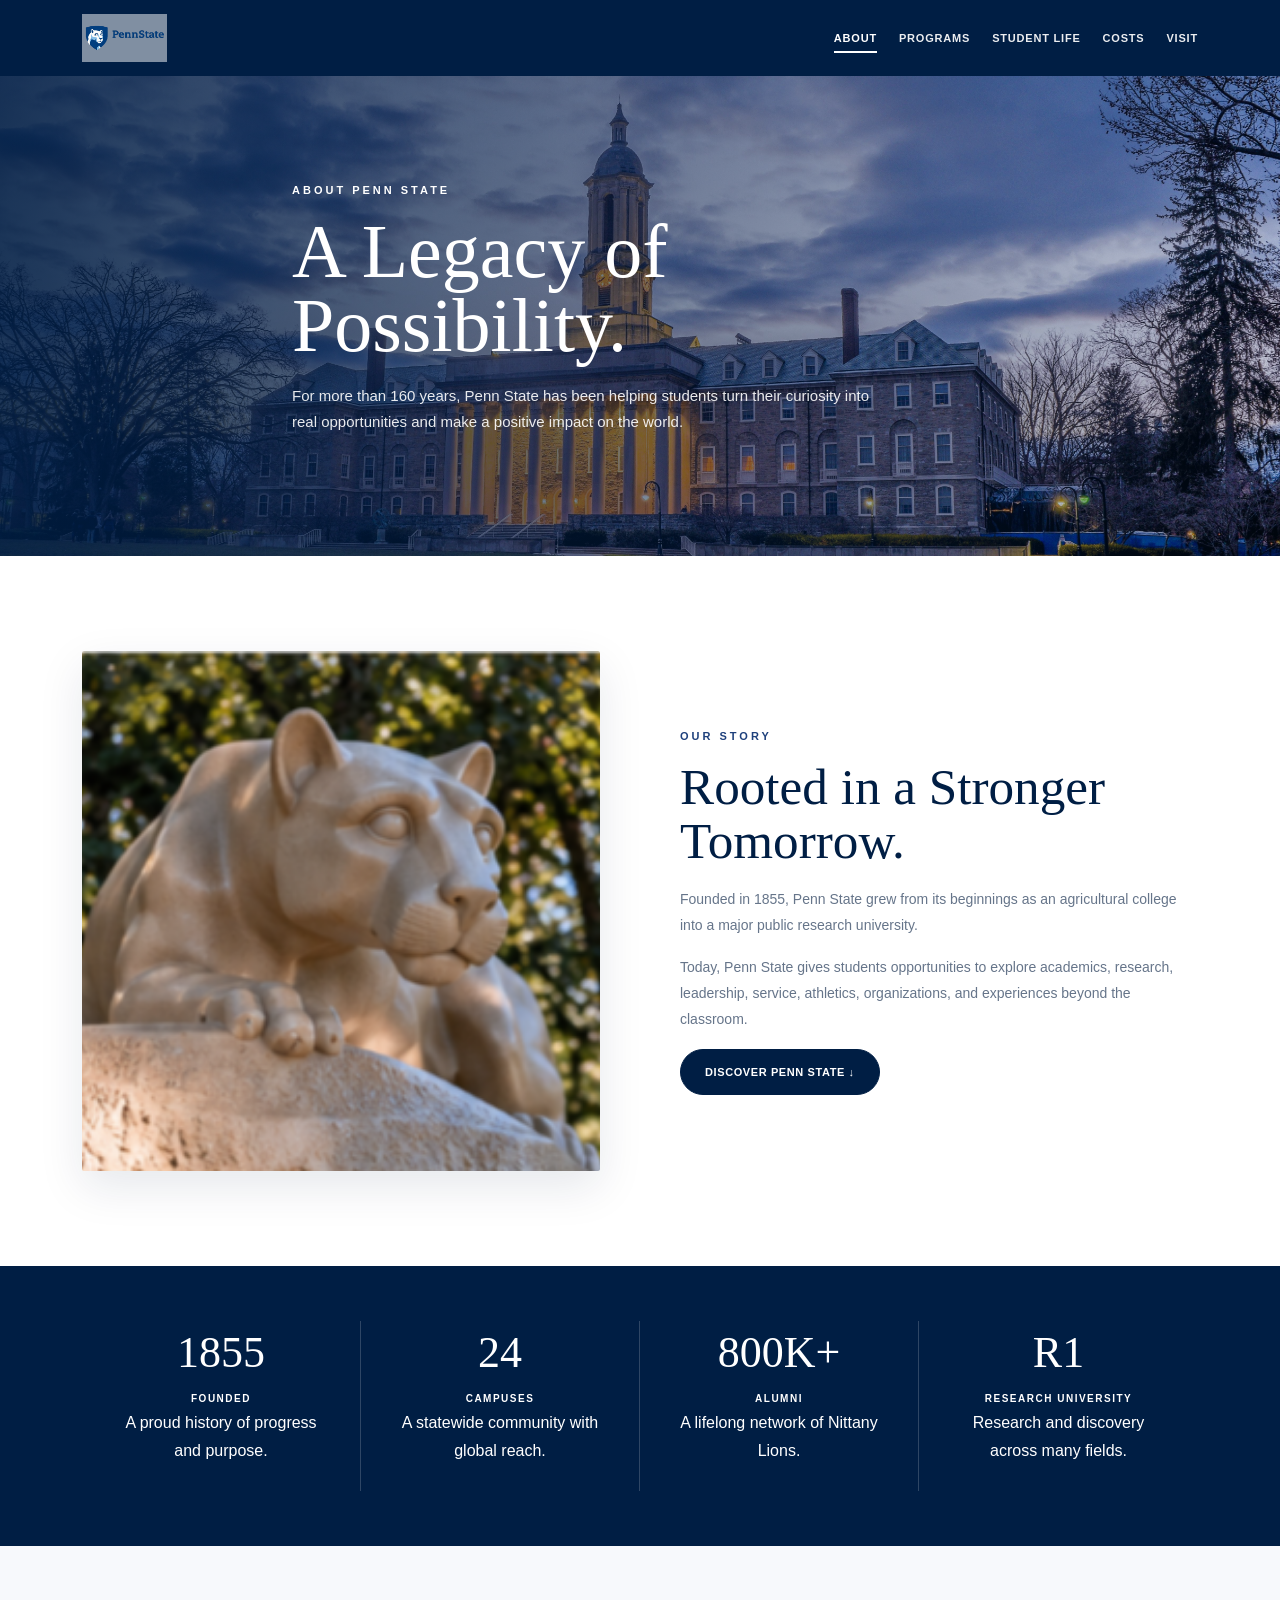
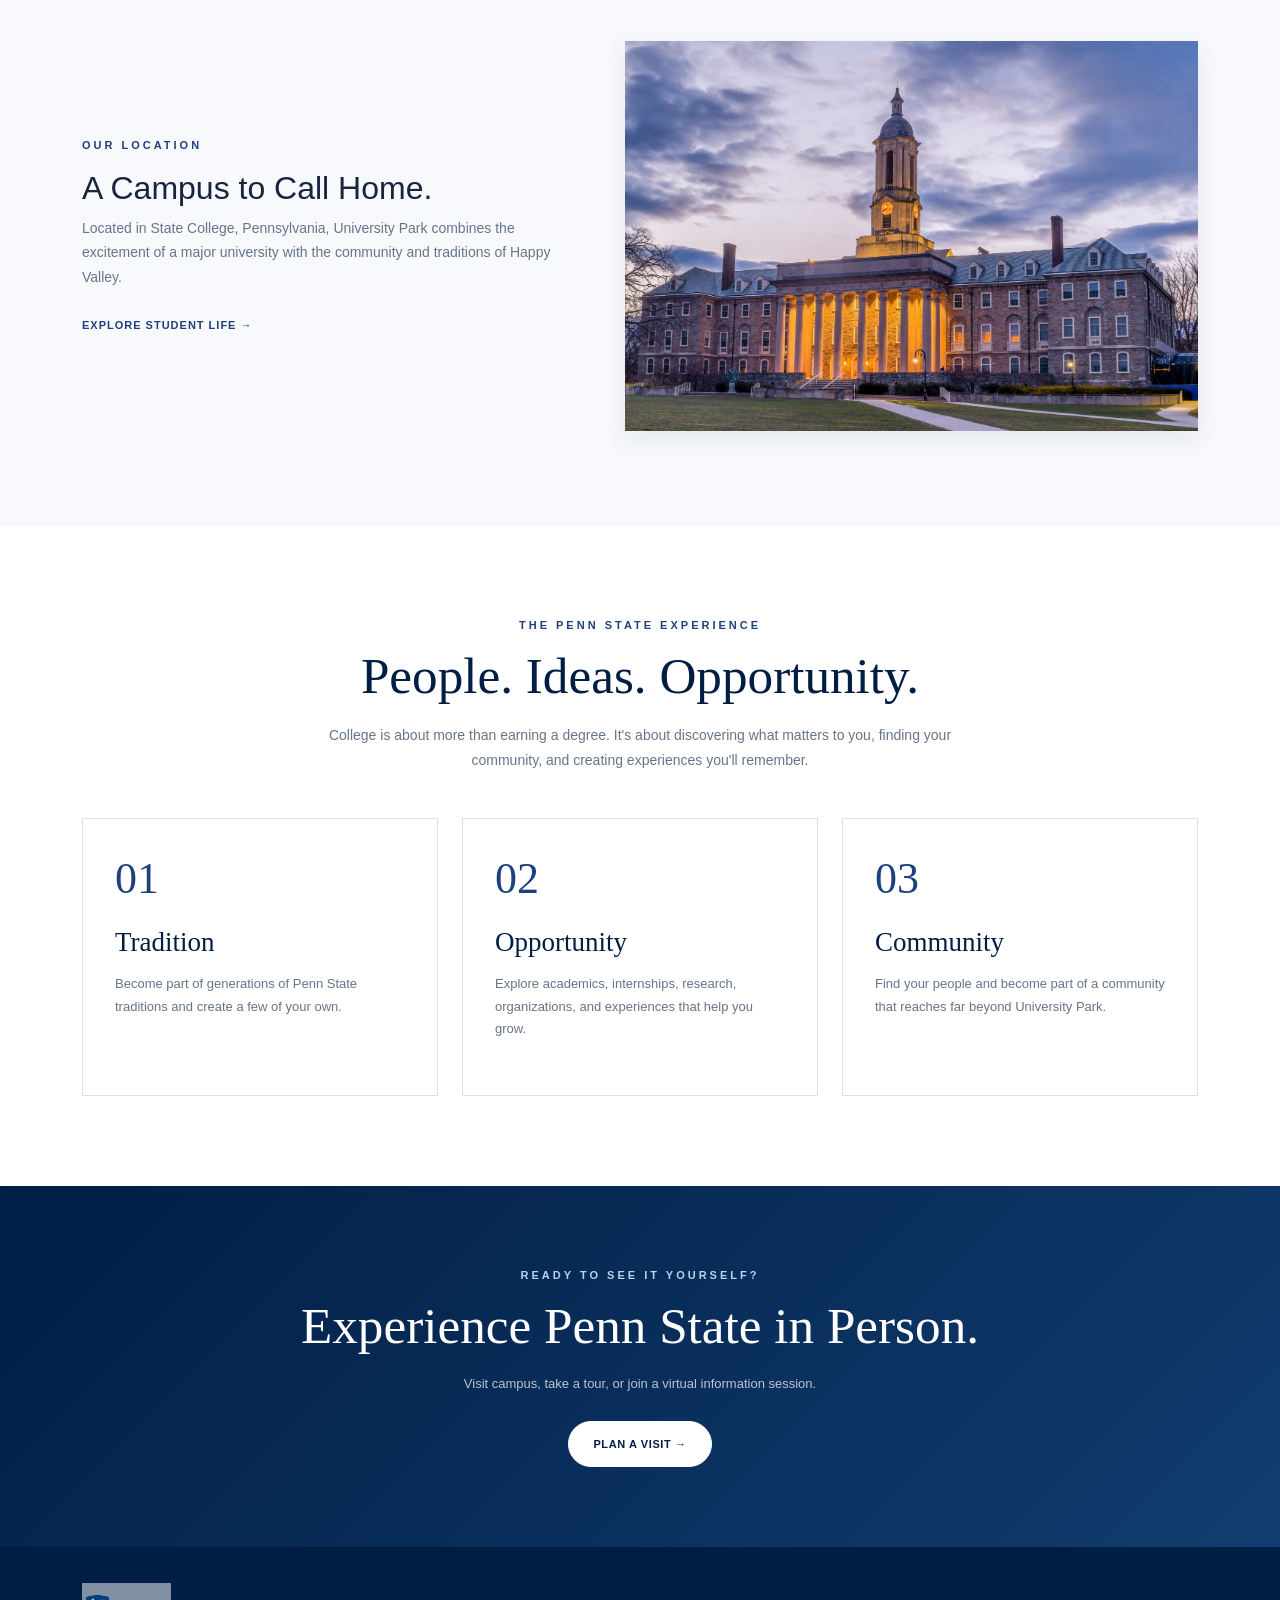
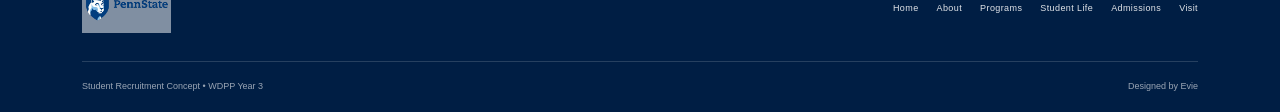
==== about.html @ 6d3cfe66 "Add visit.html page for Penn State recruitment with navigation, visit options, and information reque" ====
<!doctype html>

<html lang="en">

<head>

    <meta charset="utf-8">

    <meta
        name="viewport"
        content="width=device-width, initial-scale=1"
    >

    <title>About | Penn State Recruitment</title>


    <!-- BOOTSTRAP -->

    <link
        href="https://cdn.jsdelivr.net/npm/bootstrap@5.3.8/dist/css/bootstrap.min.css"
        rel="stylesheet"
    >


    <!-- CUSTOM CSS -->

    <link
        rel="stylesheet"
        href="style.css"
    >

</head>


<body>


    <!-- =====================================
         NAVIGATION
    ====================================== -->

    <nav class="navbar navbar-expand-lg penn-navbar">

        <div class="container">


            <!-- PENN STATE LOGO -->

            <a
                class="navbar-brand penn-brand"
                href="index.html"
            >

                <img
                    src="penn-state-logo.png"
                    alt="Penn State"
                    class="penn-logo"
                >

            </a>


            <!-- MOBILE MENU BUTTON -->

            <button
                class="navbar-toggler"
                type="button"
                data-bs-toggle="collapse"
                data-bs-target="#mainNav"
                aria-controls="mainNav"
                aria-expanded="false"
                aria-label="Toggle navigation"
            >

                <span class="navbar-toggler-icon"></span>

            </button>


            <!-- NAVIGATION LINKS -->

            <div
                class="collapse navbar-collapse"
                id="mainNav"
            >

                <ul class="navbar-nav ms-auto align-items-lg-center">


                    <li class="nav-item">

                        <a
                            class="nav-link active"
                            href="about.html"
                        >
                            ABOUT
                        </a>

                    </li>


                    <li class="nav-item">

                        <a
                            class="nav-link"
                            href="programs.html"
                        >
                            PROGRAMS
                        </a>

                    </li>


                    <li class="nav-item">

                        <a
                            class="nav-link"
                            href="student-life.html"
                        >
                            STUDENT LIFE
                        </a>

                    </li>


                    <li class="nav-item">

                        <a
                            class="nav-link"
                            href="admissions.html"
                        >
                            COSTS
                        </a>

                    </li>


                    <li class="nav-item">

                        <a
                            class="nav-link"
                            href="visit.html"
                        >
                            VISIT
                        </a>

                    </li>


                </ul>

            </div>

        </div>

    </nav>



    <main>


        <!-- =====================================
             ABOUT HERO
        ====================================== -->

        <section class="page-hero about-hero">

            <div class="container page-hero-content">


                <p class="eyebrow">
                    ABOUT PENN STATE
                </p>


                <h1 class="display">
                    A Legacy of
                    <br>
                    Possibility.
                </h1>


                <p>

                    For more than 160 years, Penn State has
                    been helping students turn their curiosity
                    into real opportunities and make a positive
                    impact on the world.

                </p>


            </div>

        </section>



        <!-- =====================================
             OUR STORY
        ====================================== -->

        <section class="section about-story-section">

            <div class="container">


                <div class="about-grid">


                    <!-- LION SHRINE IMAGE -->

                    <div class="about-image">

                        <img
                            src="lion-shrine.png"
                            alt="Penn State Nittany Lion Shrine"
                            class="about-lion"
                        >

                    </div>



                    <!-- STORY -->

                    <div class="about-text">


                        <p class="eyebrow">
                            OUR STORY
                        </p>


                        <h2 class="section-title">
                            Rooted in a Stronger
                            <br>
                            Tomorrow.
                        </h2>


                        <p>

                            Founded in 1855, Penn State grew
                            from its beginnings as an
                            agricultural college into a major
                            public research university.

                        </p>


                        <p>

                            Today, Penn State gives students
                            opportunities to explore academics,
                            research, leadership, service,
                            athletics, organizations, and
                            experiences beyond the classroom.

                        </p>


                        <a
                            class="btn btn-primary"
                            href="#facts"
                        >

                            DISCOVER PENN STATE ↓

                        </a>


                    </div>


                </div>

            </div>

        </section>



        <!-- =====================================
             QUICK FACTS
        ====================================== -->

        <section
            id="facts"
            class="facts-section"
        >

            <div class="container">


                <div class="facts-grid">


                    <!-- 1855 -->

                    <div class="fact">

                        <strong>
                            1855
                        </strong>

                        <span>
                            FOUNDED
                        </span>

                        <p>
                            A proud history of
                            progress and purpose.
                        </p>

                    </div>



                    <!-- CAMPUSES -->

                    <div class="fact">

                        <strong>
                            24
                        </strong>

                        <span>
                            CAMPUSES
                        </span>

                        <p>
                            A statewide community
                            with global reach.
                        </p>

                    </div>



                    <!-- ALUMNI -->

                    <div class="fact">

                        <strong>
                            800K+
                        </strong>

                        <span>
                            ALUMNI
                        </span>

                        <p>
                            A lifelong network
                            of Nittany Lions.
                        </p>

                    </div>



                    <!-- RESEARCH -->

                    <div class="fact">

                        <strong>
                            R1
                        </strong>

                        <span>
                            RESEARCH UNIVERSITY
                        </span>

                        <p>
                            Research and discovery
                            across many fields.
                        </p>

                    </div>


                </div>

            </div>

        </section>



        <!-- =====================================
             UNIVERSITY PARK
        ====================================== -->

        <section class="about-location">

            <div class="container">


                <div class="location-grid">


                    <!-- LOCATION TEXT -->

                    <div class="location-copy">


                        <p class="eyebrow">
                            OUR LOCATION
                        </p>


                        <h2>
                            A Campus to Call Home.
                        </h2>


                        <p>

                            Located in State College,
                            Pennsylvania, University Park
                            combines the excitement of a
                            major university with the
                            community and traditions of
                            Happy Valley.

                        </p>


                        <a
                            href="student-life.html"
                            class="text-link"
                        >

                            EXPLORE STUDENT LIFE →

                        </a>


                    </div>



                    <!-- OLD MAIN IMAGE -->

                    <div class="location-image">

                        <img
                            src="image1.jpg"
                            alt="Penn State Old Main"
                        >

                    </div>


                </div>

            </div>

        </section>



        <!-- =====================================
             PENN STATE EXPERIENCE
        ====================================== -->

        <section class="section experience-section">

            <div class="container">


                <p class="eyebrow center">
                    THE PENN STATE EXPERIENCE
                </p>


                <h2 class="section-title center">
                    People. Ideas. Opportunity.
                </h2>


                <p class="section-copy center">

                    College is about more than earning a
                    degree. It's about discovering what
                    matters to you, finding your community,
                    and creating experiences you'll remember.

                </p>



                <div class="three-cards">


                    <!-- TRADITION -->

                    <article class="simple-card">

                        <div class="card-number">
                            01
                        </div>

                        <h3>
                            Tradition
                        </h3>

                        <p>

                            Become part of generations of
                            Penn State traditions and create
                            a few of your own.

                        </p>

                    </article>



                    <!-- OPPORTUNITY -->

                    <article class="simple-card">

                        <div class="card-number">
                            02
                        </div>

                        <h3>
                            Opportunity
                        </h3>

                        <p>

                            Explore academics, internships,
                            research, organizations, and
                            experiences that help you grow.

                        </p>

                    </article>



                    <!-- COMMUNITY -->

                    <article class="simple-card">

                        <div class="card-number">
                            03
                        </div>

                        <h3>
                            Community
                        </h3>

                        <p>

                            Find your people and become part
                            of a community that reaches far
                            beyond University Park.

                        </p>

                    </article>


                </div>

            </div>

        </section>



        <!-- =====================================
             FINAL CTA
        ====================================== -->

        <section class="cta-band">

            <div class="container">


                <p class="eyebrow">
                    READY TO SEE IT YOURSELF?
                </p>


                <h2 class="section-title">
                    Experience Penn State in Person.
                </h2>


                <p>

                    Visit campus, take a tour,
                    or join a virtual information session.

                </p>


                <a
                    class="btn btn-light"
                    href="visit.html"
                >

                    PLAN A VISIT →

                </a>


            </div>

        </section>


    </main>



    <!-- =====================================
         FOOTER
    ====================================== -->

    <footer class="site-footer">

        <div class="container">


            <div class="footer-main">


                <!-- FOOTER LOGO -->

                <div class="footer-brand">

                    <img
                        src="penn-state-logo.png"
                        alt="Penn State"
                        class="footer-penn-logo"
                    >

                </div>



                <!-- FOOTER LINKS -->

                <div class="footer-links">

                    <a href="index.html">
                        Home
                    </a>

                    <a href="about.html">
                        About
                    </a>

                    <a href="programs.html">
                        Programs
                    </a>

                    <a href="student-life.html">
                        Student Life
                    </a>

                    <a href="admissions.html">
                        Admissions
                    </a>

                    <a href="visit.html">
                        Visit
                    </a>

                </div>


            </div>



            <div class="footer-bottom">

                <span>
                    Student Recruitment Concept • WDPP Year 3
                </span>

                <span>
                    Designed by Evie
                </span>

            </div>


        </div>

    </footer>



    <!-- =====================================
         BOOTSTRAP JAVASCRIPT
    ====================================== -->

    <script
        src="https://cdn.jsdelivr.net/npm/bootstrap@5.3.8/dist/js/bootstrap.bundle.min.js">
    </script>



    <!-- CUSTOM JAVASCRIPT -->

    <script src="script.js"></script>


</body>

</html>
---- style.css ----
/* ==========================================
   PENN STATE RECRUITMENT WEBSITE
   Designed by Evie
========================================== */


/* ==========================================
   COLORS + VARIABLES
========================================== */

:root {
    --navy: #001e44;
    --penn-blue: #1e407c;
    --bright-blue: #2b6cb0;
    --light-blue: #eaf3fa;
    --pale-blue: #f1f7fb;
    --white: #ffffff;
    --off-white: #f7f9fc;
    --text: #17253d;
    --muted: #66758a;
    --border: #d8e2ec;
    --shadow: 0 16px 45px rgba(0, 30, 68, 0.10);
    --soft-shadow: 0 8px 25px rgba(0, 30, 68, 0.08);
}


/* ==========================================
   BASIC RESET
========================================== */

* {
    box-sizing: border-box;
}

html {
    scroll-behavior: smooth;
}

body {
    margin: 0;
    font-family: "Montserrat", sans-serif;
    color: var(--text);
    background-color: var(--white);
    overflow-x: hidden;
}

body.popup-open {
    overflow: hidden;
}

img {
    max-width: 100%;
    display: block;
}

a {
    text-decoration: none;
}

button,
input,
select {
    font: inherit;
}

p {
    line-height: 1.75;
}

::selection {
    background: var(--penn-blue);
    color: white;
}


/* ==========================================
   SHARED TYPOGRAPHY
========================================== */

.display,
.section-title,
.section-heading {
    font-family: "DM Serif Display", serif;
    font-weight: 400;
}

.display {
    font-size: clamp(48px, 6vw, 76px);
    line-height: 0.98;
}

.section-title {
    color: var(--navy);
    font-size: clamp(36px, 4vw, 52px);
    line-height: 1.05;
    margin-bottom: 20px;
}

.section-heading {
    color: var(--navy);
    font-size: clamp(36px, 4vw, 50px);
    line-height: 1.05;
}

.eyebrow {
    font-size: 11px;
    font-weight: 700;
    letter-spacing: 3px;
    text-transform: uppercase;
    color: var(--penn-blue);
    margin-bottom: 14px;
}

.center {
    text-align: center;
}

.section {
    padding: 90px 0;
}

.section-light {
    background: var(--off-white);
}

.section-copy {
    color: var(--muted);
    font-size: 14px;
    line-height: 1.8;
    max-width: 660px;
}

.section-copy.center {
    margin: 0 auto;
}

.text-link {
    display: inline-block;
    color: var(--penn-blue);
    font-size: 11px;
    font-weight: 700;
    letter-spacing: 1px;
    margin-top: 12px;
    transition: 0.25s ease;
}

.text-link:hover {
    color: var(--navy);
    transform: translateX(4px);
}


/* ==========================================
   NAVBAR
========================================== */

.penn-navbar {
    background-color: var(--navy);
    min-height: 76px;
    padding: 8px 0;
    position: relative;
    z-index: 1000;
}

.penn-brand {
    display: flex;
    align-items: center;
    padding: 0;
    margin: 0;
}

.penn-logo {
    width: 150px;
    height: 48px;
    object-fit: contain;
    object-position: left center;
}

.penn-navbar .nav-link {
    position: relative;
    color: rgba(255, 255, 255, 0.92);
    font-size: 11px;
    font-weight: 600;
    letter-spacing: 0.8px;
    margin-left: 22px;
    padding: 12px 0 !important;
    transition:
        color 0.2s ease,
        opacity 0.2s ease;
}

.penn-navbar .nav-link:hover {
    color: white;
    opacity: 0.72;
}

.penn-navbar .nav-link.active {
    color: white;
}

.penn-navbar .nav-link.active::after {
    content: "";
    position: absolute;
    left: 0;
    right: 0;
    bottom: 5px;
    height: 2px;
    background: white;
}

.navbar-toggler {
    border: 1px solid rgba(255, 255, 255, 0.55);
    box-shadow: none !important;
}

.navbar-toggler-icon {
    filter: invert(1);
}


/* ==========================================
   BUTTONS
========================================== */

.btn,
.main-button,
.blue-button {
    border-radius: 30px;
    font-size: 11px;
    font-weight: 700;
    letter-spacing: 0.6px;
    padding: 14px 24px;
    transition:
        transform 0.25s ease,
        box-shadow 0.25s ease,
        background-color 0.25s ease,
        color 0.25s ease;
}

.btn:hover,
.main-button:hover,
.blue-button:hover {
    transform: translateY(-3px);
}

.btn-primary {
    background-color: var(--navy);
    border-color: var(--navy);
}

.btn-primary:hover,
.btn-primary:focus {
    background-color: var(--penn-blue);
    border-color: var(--penn-blue);
    box-shadow: 0 10px 25px rgba(0, 30, 68, 0.16);
}

.btn-light {
    background: white;
    border-color: white;
    color: var(--navy);
}

.btn-light:hover {
    color: var(--navy);
    background: var(--light-blue);
    border-color: var(--light-blue);
}

.btn-outline-light:hover {
    color: var(--navy);
}

.main-button {
    display: inline-flex;
    align-items: center;
    gap: 14px;
    background-color: white;
    color: var(--navy);
}

.main-button:hover {
    color: var(--navy);
    box-shadow: 0 10px 25px rgba(0, 0, 0, 0.18);
}

.blue-button {
    display: inline-flex;
    align-items: center;
    gap: 12px;
    background-color: var(--navy);
    color: white;
}

.blue-button:hover {
    color: white;
    background-color: var(--penn-blue);
}


/* ==========================================
   HOME HERO
========================================== */

.hero {
    min-height: 610px;
    position: relative;
    overflow: hidden;
    display: flex;
    align-items: center;
}

.hero-video {
    position: absolute;
    inset: 0;
    width: 100%;
    height: 100%;
    object-fit: cover;
    z-index: 0;
}

.hero-overlay {
    position: absolute;
    inset: 0;
    z-index: 1;
    background:
        linear-gradient(
            90deg,
            rgba(0, 20, 48, 0.82) 0%,
            rgba(0, 20, 48, 0.52) 44%,
            rgba(0, 20, 48, 0.10) 82%
        );
}

.hero-content {
    position: relative;
    z-index: 2;
    color: white;
}

.hero-eyebrow {
    color: white;
}

.hero h1 {
    font-family: "DM Serif Display", serif;
    font-size: clamp(50px, 6vw, 78px);
    line-height: 0.98;
    font-weight: 400;
    margin-bottom: 24px;
}

.hero-description {
    font-size: 16px;
    line-height: 1.7;
    margin-bottom: 30px;
}

.video-button {
    position: absolute;
    z-index: 4;
    bottom: 25px;
    right: 30px;
    width: 42px;
    height: 42px;
    border-radius: 50%;
    border: 1px solid rgba(255, 255, 255, 0.7);
    color: white;
    background: rgba(0, 30, 68, 0.55);
    cursor: pointer;
    font-size: 11px;
    transition: 0.2s ease;
}

.video-button:hover {
    background: rgba(0, 30, 68, 0.85);
}


/* ==========================================
   HOME - WHY PENN STATE
========================================== */

.why-section {
    padding: 80px 0 75px;
    background:
        linear-gradient(
            180deg,
            #ffffff,
            #f4f8fc
        );
}

.section-intro {
    max-width: 700px;
    margin: 18px auto 45px;
    color: var(--muted);
    line-height: 1.7;
    font-size: 14px;
}

.stats-row {
    max-width: 950px;
    margin: auto;
}

.stat-column {
    text-align: center;
    padding: 10px 35px;
}

.stat-column:not(:last-child) {
    border-right: 1px solid #ccd8e5;
}

.stat-column h3 {
    font-family: "DM Serif Display", serif;
    color: var(--navy);
    font-size: 48px;
    margin-bottom: 4px;
}

.stat-column h4 {
    color: var(--navy);
    font-size: 11px;
    letter-spacing: 1px;
    font-weight: 700;
}

.stat-column p {
    max-width: 210px;
    margin: 10px auto 0;
    font-size: 12px;
    line-height: 1.6;
    color: var(--muted);
}


/* ==========================================
   HOME - FUTURE
========================================== */

.future-section {
    background-color: white;
}

.future-image {
    min-height: 430px;
}

.future-image img {
    width: 100%;
    height: 100%;
    object-fit: cover;
}

.future-content {
    min-height: 430px;
    display: flex;
    align-items: center;
    padding: 60px 8%;
}

.future-content h2 {
    font-family: "DM Serif Display", serif;
    color: var(--navy);
    font-size: clamp(40px, 4vw, 58px);
    line-height: 1.05;
    margin-bottom: 20px;
}

.future-content p:not(.eyebrow) {
    color: var(--muted);
    max-width: 500px;
    line-height: 1.7;
    font-size: 14px;
    margin-bottom: 25px;
}


/* ==========================================
   HOME - VISIT CTA
========================================== */

.visit-section {
    min-height: 330px;
    position: relative;
    background:
        url("image1.jpg")
        center 55% / cover no-repeat;
    display: flex;
    align-items: center;
    justify-content: center;
    text-align: center;
    color: white;
}

.visit-overlay {
    position: absolute;
    inset: 0;
    background:
        linear-gradient(
            rgba(0, 30, 68, 0.78),
            rgba(0, 30, 68, 0.82)
        );
}

.visit-content {
    position: relative;
    z-index: 2;
}

.visit-eyebrow {
    color: white;
}

.visit-section h2 {
    font-family: "DM Serif Display", serif;
    font-size: clamp(34px, 4vw, 48px);
}

.visit-section p:not(.eyebrow) {
    font-size: 13px;
    margin: 10px auto 24px;
}


/* ==========================================
   SHARED PAGE HERO
========================================== */

.page-hero {
    min-height: 480px;
    position: relative;
    display: flex;
    align-items: center;
    color: white;
    background-position: center;
    background-size: cover;
}

.page-hero::before {
    content: "";
    position: absolute;
    inset: 0;
    background:
        linear-gradient(
            90deg,
            rgba(0, 30, 68, 0.88),
            rgba(0, 30, 68, 0.52),
            rgba(0, 30, 68, 0.20)
        );
}

.page-hero-content {
    position: relative;
    z-index: 2;
    max-width: 720px;
}

.page-hero .eyebrow {
    color: white;
}

.page-hero h1 {
    color: white;
    margin-bottom: 20px;
}

.page-hero p:not(.eyebrow) {
    max-width: 600px;
    color: rgba(255, 255, 255, 0.9);
    font-size: 15px;
}


/* ==========================================
   ABOUT PAGE HERO
========================================== */

.about-hero {
    background-image: url("image1.jpg");
    background-position: center 48%;
}


/* ==========================================
   ABOUT - OUR STORY
========================================== */

.about-story-section {
    padding: 95px 0;
    background: white;
}

.about-grid {
    display: grid;
    grid-template-columns: 1fr 1fr;
    gap: 80px;
    align-items: center;
}

.about-image {
    position: relative;
}

.about-lion {
    width: 100%;
    height: 520px;
    object-fit: cover;
    border-radius: 2px;
    box-shadow: var(--shadow);
}

.about-text p:not(.eyebrow) {
    color: var(--muted);
    font-size: 14px;
    line-height: 1.85;
}


/* ==========================================
   SHARED FACTS SECTION
========================================== */

.facts-section {
    background: var(--navy);
    color: white;
    padding: 55px 0;
}

.facts-grid {
    display: grid;
    grid-template-columns: repeat(4, 1fr);
}

.fact {
    text-align: center;
    padding: 10px 30px;
}

.fact:not(:last-child) {
    border-right: 1px solid rgba(255, 255, 255, 0.18);
}

.fact strong {
    display: block;
    font-family: "DM Serif Display", serif;
    font-size: 44px;
    font-weight: 400;
    line-height: 1;
    margin-bottom: 10px;
}

.fact span {
    font-size: 10px;
    letter-spacing: 1.5px;
    font-weight: 700;
}


/* ==========================================
   ABOUT - LOCATION
========================================== */

.about-location {
    padding: 95px 0;
    background: var(--off-white);
}

.location-grid {
    display: grid;
    grid-template-columns: 0.9fr 1.1fr;
    gap: 75px;
    align-items: center;
}

.location-copy p:not(.eyebrow) {
    color: var(--muted);
    font-size: 14px;
}

.location-image img {
    width: 100%;
    height: 390px;
    object-fit: cover;
    box-shadow: var(--soft-shadow);
}


/* ==========================================
   SHARED THREE CARDS
========================================== */

.experience-section {
    padding: 90px 0;
}

.three-cards {
    display: grid;
    grid-template-columns: repeat(3, 1fr);
    gap: 24px;
    margin-top: 45px;
}

.simple-card {
    background: white;
    border: 1px solid var(--border);
    padding: 38px 32px;
    min-height: 250px;
    transition:
        transform 0.3s ease,
        box-shadow 0.3s ease,
        border-color 0.3s ease;
}

.simple-card:hover {
    transform: translateY(-6px);
    box-shadow: var(--shadow);
    border-color: transparent;
}

.simple-card h3 {
    font-family: "DM Serif Display", serif;
    color: var(--navy);
    font-size: 27px;
    margin-bottom: 14px;
}

.simple-card p {
    color: var(--muted);
    font-size: 13px;
}

.card-number {
    font-family: "DM Serif Display", serif;
    font-size: 44px;
    color: var(--penn-blue);
    line-height: 1;
    margin-bottom: 25px;
}


/* ==========================================
   PROGRAMS HERO
========================================== */

.programs-hero {
    background: var(--navy);
    color: white;
}

.programs-hero-grid {
    display: grid;
    grid-template-columns: 0.9fr 1.1fr;
    min-height: 510px;
}

.programs-hero-copy {
    padding: 80px 65px 80px 0;
    display: flex;
    flex-direction: column;
    justify-content: center;
}

.programs-hero .eyebrow {
    color: #a9c9e8;
}

.programs-hero h1 {
    color: white;
    margin-bottom: 25px;
}

.programs-hero-copy > p:not(.eyebrow) {
    color: rgba(255, 255, 255, 0.78);
    max-width: 510px;
    font-size: 14px;
    margin-bottom: 28px;
}

.programs-hero-copy .btn {
    align-self: flex-start;
}

.programs-hero-image {
    min-height: 510px;
}

.programs-hero-image img {
    width: 100%;
    height: 100%;
    object-fit: cover;
}


/* ==========================================
   PROGRAM FILTER
========================================== */

.filter-buttons {
    display: flex;
    justify-content: center;
    flex-wrap: wrap;
    gap: 10px;
    margin: 38px 0 50px;
}

.filter-btn {
    border: 1px solid #c8d5e2;
    background: white;
    color: var(--navy);
    border-radius: 30px;
    padding: 11px 20px;
    font-size: 10px;
    letter-spacing: 0.7px;
    font-weight: 700;
    cursor: pointer;
    transition: 0.25s ease;
}

.filter-btn:hover,
.filter-btn.active,
.filter-btn.active-filter {
    background: var(--navy);
    border-color: var(--navy);
    color: white;
}


/* ==========================================
   PROGRAM CARDS
========================================== */

.program-grid {
    display: grid;
    grid-template-columns: repeat(3, 1fr);
    gap: 25px;
}

.program-card {
    background: white;
    border: 1px solid var(--border);
    overflow: hidden;
    min-width: 0;
    transition:
        transform 0.3s ease,
        box-shadow 0.3s ease;
}

.program-card:hover {
    transform: translateY(-7px);
    box-shadow: var(--shadow);
}

.program-card-top {
    min-height: 155px;
    padding: 25px;
    color: white;
    display: flex;
    align-items: flex-end;
    justify-content: space-between;
    background:
        linear-gradient(
            135deg,
            var(--navy),
            var(--penn-blue)
        );
}

.program-card-top span {
    font-family: "DM Serif Display", serif;
    font-size: 58px;
    line-height: 0.85;
    opacity: 0.95;
}

.program-card-top small {
    font-size: 9px;
    font-weight: 700;
    letter-spacing: 1.5px;
}

.communications-card {
    background:
        linear-gradient(
            135deg,
            #001e44,
            #326ba8
        );
}

.business-card {
    background:
        linear-gradient(
            135deg,
            #102f55,
            #4c739c
        );
}

.stem-card {
    background:
        linear-gradient(
            135deg,
            #001e44,
            #3d82a8
        );
}

.arts-card {
    background:
        linear-gradient(
            135deg,
            #172d50,
            #6d759b
        );
}

.program-content {
    padding: 28px;
}

.program-label {
    display: block;
    color: var(--penn-blue);
    font-size: 9px;
    font-weight: 700;
    letter-spacing: 1.5px;
    margin-bottom: 12px;
}

.program-content h3 {
    font-family: "DM Serif Display", serif;
    color: var(--navy);
    font-size: 26px;
    line-height: 1.1;
    min-height: 58px;
}

.program-content p {
    color: var(--muted);
    font-size: 12px;
    min-height: 88px;
}

.program-more {
    border: 0;
    padding: 0;
    background: transparent;
    color: var(--penn-blue);
    font-size: 10px;
    letter-spacing: 0.7px;
    font-weight: 700;
    cursor: pointer;
}

.program-more:hover {
    color: var(--navy);
}


/* ==========================================
   PROGRAM POPUP
========================================== */

.program-popup {
    position: fixed;
    inset: 0;
    z-index: 5000;
    background: rgba(0, 20, 48, 0.72);
    backdrop-filter: blur(5px);
    display: flex;
    justify-content: center;
    align-items: center;
    padding: 25px;
    opacity: 0;
    visibility: hidden;
    transition:
        opacity 0.25s ease,
        visibility 0.25s ease;
}

.program-popup.show {
    opacity: 1;
    visibility: visible;
}

.program-popup-box {
    position: relative;
    width: min(540px, 100%);
    background: white;
    padding: 48px;
    box-shadow: 0 25px 70px rgba(0, 0, 0, 0.25);
    transform: translateY(20px);
    transition: transform 0.3s ease;
}

.program-popup.show .program-popup-box {
    transform: translateY(0);
}

.program-popup-box h2 {
    font-family: "DM Serif Display", serif;
    color: var(--navy);
    font-size: 38px;
}

.program-popup-box > p:not(.eyebrow) {
    color: var(--muted);
    font-size: 13px;
    margin: 20px 0 28px;
}

.program-popup-close {
    position: absolute;
    right: 18px;
    top: 14px;
    background: none;
    border: 0;
    color: var(--navy);
    font-size: 30px;
    cursor: pointer;
}


/* ==========================================
   MAJOR MATCHER
========================================== */

.major-section {
    background: white;
}

.major-finder {
    display: grid;
    grid-template-columns: 0.85fr 1.15fr;
    gap: 80px;
    align-items: center;
    max-width: 1050px;
    margin: auto;
}

.major-finder-copy > p:not(.eyebrow) {
    color: var(--muted);
    font-size: 13px;
}

.major-quiz {
    display: grid;
    grid-template-columns: 1fr 1fr;
    gap: 12px;
}

.interest-btn {
    border: 1px solid var(--border);
    background: var(--off-white);
    color: var(--navy);
    min-height: 76px;
    padding: 15px;
    font-size: 11px;
    font-weight: 600;
    cursor: pointer;
    transition: 0.25s ease;
}

.interest-btn:hover,
.interest-btn.selected-interest {
    background: var(--navy);
    color: white;
    border-color: var(--navy);
    transform: translateY(-2px);
}

.major-result {
    grid-column: 1 / -1;
    min-height: 110px;
    background: var(--light-blue);
    border-left: 4px solid var(--penn-blue);
    padding: 24px;
    color: var(--navy);
    display: flex;
    flex-direction: column;
    justify-content: center;
}

.major-result span {
    display: block;
    font-size: 9px;
    font-weight: 700;
    letter-spacing: 1.5px;
    margin-bottom: 5px;
}

.major-result strong {
    font-family: "DM Serif Display", serif;
    font-size: 26px;
    font-weight: 400;
}

.major-result p {
    margin: 4px 0 0;
    font-size: 11px;
    color: var(--muted);
}


/* ==========================================
   PROGRAM STATS
========================================== */

.program-stats {
    background: var(--light-blue);
    padding: 55px 0;
}

.program-stat-grid {
    display: grid;
    grid-template-columns: repeat(3, 1fr);
}

.program-stat {
    text-align: center;
    padding: 15px 30px;
}

.program-stat:not(:last-child) {
    border-right: 1px solid #c7d8e6;
}

.program-stat strong {
    display: block;
    font-family: "DM Serif Display", serif;
    color: var(--navy);
    font-size: 45px;
    font-weight: 400;
}

.program-stat span {
    color: var(--penn-blue);
    font-size: 9px;
    font-weight: 700;
    letter-spacing: 1.3px;
}


/* ==========================================
   STUDENT LIFE HERO
========================================== */

.life-hero {
    min-height: 500px;
    position: relative;
    display: flex;
    align-items: center;
    background:
        linear-gradient(
            90deg,
            rgba(0, 30, 68, 0.92),
            rgba(0, 30, 68, 0.58)
        ),
        url("image1.jpg")
        center 48% / cover no-repeat;
    color: white;
}

.life-hero-content {
    position: relative;
    z-index: 2;
}

.life-hero .eyebrow {
    color: white;
}

.life-hero h1 {
    color: white;
    max-width: 800px;
}

.life-hero p:not(.eyebrow) {
    max-width: 580px;
    font-size: 14px;
    color: rgba(255, 255, 255, 0.85);
    margin: 22px 0 28px;
}


/* ==========================================
   STUDENT LIFE CARDS
========================================== */

.life-experience-section {
    background: white;
}

.life-grid {
    display: grid;
    grid-template-columns: repeat(3, 1fr);
    gap: 24px;
}

.life-card {
    background: white;
    border: 1px solid var(--border);
    overflow: hidden;
    transition:
        transform 0.3s ease,
        box-shadow 0.3s ease;
}

.life-card:hover {
    transform: translateY(-7px);
    box-shadow: var(--shadow);
}

.life-card-top {
    min-height: 190px;
    padding: 28px;
    color: white;
    display: flex;
    flex-direction: column;
    justify-content: space-between;
}

.athletics-life {
    background:
        linear-gradient(
            145deg,
            #001e44,
            #1e407c
        );
}

.clubs-life {
    background:
        linear-gradient(
            145deg,
            #1e407c,
            #4d7dab
        );
}

.housing-life {
    background:
        linear-gradient(
            145deg,
            #0a315f,
            #7295b8
        );
}

.life-number {
    font-family: "DM Serif Display", serif;
    font-size: 62px;
    line-height: 1;
}

.life-category {
    font-size: 9px;
    font-weight: 700;
    letter-spacing: 2px;
}

.life-card-content {
    padding: 30px;
}

.life-card-content h3 {
    font-family: "DM Serif Display", serif;
    color: var(--navy);
    font-size: 29px;
    line-height: 1.1;
}

.life-card-content p {
    color: var(--muted);
    font-size: 12px;
    min-height: 110px;
}

.life-detail {
    color: var(--penn-blue);
    font-size: 9px;
    font-weight: 700;
    letter-spacing: 1.4px;
}


/* ==========================================
   STUDENT LIFE - TRADITIONS
========================================== */

.tradition-feature {
    display: grid;
    grid-template-columns: 1fr 1fr;
    min-height: 540px;
    background: var(--navy);
}

.tradition-image img {
    width: 100%;
    height: 100%;
    min-height: 540px;
    object-fit: cover;
}

.tradition-copy {
    display: flex;
    flex-direction: column;
    justify-content: center;
    padding: 70px 10%;
    color: white;
}

.tradition-copy .eyebrow {
    color: #aac9e7;
}

.tradition-copy .section-title {
    color: white;
}

.tradition-copy > p:not(.eyebrow) {
    color: rgba(255, 255, 255, 0.75);
    font-size: 13px;
}

.tradition-quote {
    margin-top: 25px;
    padding-top: 24px;
    border-top: 1px solid rgba(255, 255, 255, 0.2);
}

.tradition-quote span {
    display: block;
    font-size: 9px;
    letter-spacing: 2px;
}

.tradition-quote strong {
    display: block;
    font-family: "DM Serif Display", serif;
    font-size: 28px;
    font-weight: 400;
}


/* ==========================================
   STUDENT LIFE STATS
========================================== */

.life-stats-grid {
    display: grid;
    grid-template-columns: repeat(3, 1fr);
}

.life-stat {
    text-align: center;
    padding: 10px 40px;
}

.life-stat:not(:last-child) {
    border-right: 1px solid rgba(255, 255, 255, 0.18);
}

.life-stat strong {
    display: block;
    font-family: "DM Serif Display", serif;
    font-size: 45px;
    font-weight: 400;
}

.life-stat span {
    display: block;
    font-size: 9px;
    letter-spacing: 1.3px;
    font-weight: 700;
    margin: 8px 0;
}

.life-stat p {
    font-size: 11px;
    color: rgba(255, 255, 255, 0.65);
    max-width: 220px;
    margin: auto;
}


/* ==========================================
   HAPPY VALLEY
========================================== */

.happy-valley-section {
    padding: 95px 0;
    background: var(--off-white);
}

.happy-valley-grid {
    display: grid;
    grid-template-columns: 0.9fr 1.1fr;
    gap: 75px;
    align-items: center;
}

.happy-valley-copy > p:not(.eyebrow) {
    color: var(--muted);
    font-size: 13px;
}

.happy-valley-image img {
    width: 100%;
    height: 440px;
    object-fit: cover;
    box-shadow: var(--shadow);
}


/* ==========================================
   STUDENT LIFE STRIP
========================================== */

.life-strip {
    background: var(--light-blue);
    padding: 50px 0;
}

.life-strip-grid {
    display: grid;
    grid-template-columns: repeat(4, 1fr);
}

.life-strip-grid > div {
    text-align: center;
    padding: 10px 25px;
}

.life-strip-grid > div:not(:last-child) {
    border-right: 1px solid #cbdce9;
}

.life-strip-grid span {
    display: block;
    color: var(--penn-blue);
    font-family: "DM Serif Display", serif;
    font-size: 24px;
}

.life-strip-grid strong {
    display: block;
    color: var(--navy);
    font-size: 10px;
    letter-spacing: 1.5px;
    margin: 6px 0;
}

.life-strip-grid p {
    margin: 0;
    color: var(--muted);
    font-size: 10px;
}


/* ==========================================
   ADMISSIONS HERO
========================================== */

.admissions-hero {
    min-height: 480px;
    position: relative;
    display: flex;
    align-items: center;
    background:
        linear-gradient(
            90deg,
            rgba(0, 30, 68, 0.94),
            rgba(0, 30, 68, 0.55)
        ),
        url("image1.jpg")
        center / cover no-repeat;
    color: white;
}

.admissions-hero .page-hero-content,
.admissions-hero > .container {
    position: relative;
    z-index: 2;
}

.admissions-hero .eyebrow {
    color: white;
}

.admissions-hero h1,
.admissions-hero .display {
    color: white;
}

.admissions-hero p:not(.eyebrow) {
    color: rgba(255, 255, 255, 0.82);
    max-width: 600px;
}


/* ==========================================
   ADMISSIONS / COST
========================================== */

.cost-section {
    padding: 90px 0;
    background: var(--off-white);
}

.cost-grid {
    display: grid;
    grid-template-columns: repeat(3, 1fr);
    gap: 24px;
    margin-top: 45px;
}

.cost-card {
    background: white;
    border: 1px solid var(--border);
    padding: 36px 30px;
    transition: 0.3s ease;
}

.cost-card:hover {
    transform: translateY(-5px);
    box-shadow: var(--soft-shadow);
}

.cost-number {
    font-family: "DM Serif Display", serif;
    font-size: 40px;
    color: var(--penn-blue);
    margin-bottom: 20px;
}

.cost-card h3 {
    font-family: "DM Serif Display", serif;
    color: var(--navy);
    font-size: 27px;
}

.cost-card p {
    color: var(--muted);
    font-size: 12px;
}

.cost-note {
    max-width: 760px;
    margin: 30px auto 0;
    color: var(--muted);
    text-align: center;
    font-size: 11px;
}


/* ==========================================
   SHARED SPLIT / FINANCIAL AID
========================================== */

.split,
.admissions-aid {
    display: grid;
    grid-template-columns: 1fr 1fr;
    min-height: 500px;
}

.split-image,
.admissions-aid-image {
    min-height: 500px;
    background-position: center;
    background-size: cover;
}

.admissions-aid-image img {
    width: 100%;
    height: 100%;
    min-height: 500px;
    object-fit: cover;
}

.split-copy,
.admissions-aid .split-copy {
    display: flex;
    flex-direction: column;
    justify-content: center;
    padding: 70px 10%;
    background: white;
}

.split-copy p:not(.eyebrow) {
    color: var(--muted);
    font-size: 13px;
}


/* ==========================================
   ADMISSIONS STEPS
========================================== */

.steps {
    display: grid;
    grid-template-columns: repeat(4, 1fr);
    gap: 0;
    margin-top: 45px;
    border-top: 1px solid var(--border);
    border-bottom: 1px solid var(--border);
}

.step {
    padding: 35px 28px;
}

.step:not(:last-child) {
    border-right: 1px solid var(--border);
}

.step-number {
    font-family: "DM Serif Display", serif;
    color: var(--penn-blue);
    font-size: 35px;
    margin-bottom: 15px;
}

.step h3 {
    color: var(--navy);
    font-family: "DM Serif Display", serif;
    font-size: 23px;
}

.step p {
    color: var(--muted);
    font-size: 11px;
}


/* ==========================================
   ADMISSIONS FAQ
========================================== */

.faq-section {
    padding: 90px 0;
    background: var(--off-white);
}

.faq-container {
    max-width: 850px;
    margin: 45px auto 0;
    border-top: 1px solid var(--border);
}

.faq-item {
    border-bottom: 1px solid var(--border);
}

.faq-question {
    width: 100%;
    border: 0;
    background: transparent;
    padding: 23px 5px;
    display: flex;
    align-items: center;
    justify-content: space-between;
    text-align: left;
    color: var(--navy);
    font-size: 13px;
    font-weight: 600;
    cursor: pointer;
}

.faq-symbol {
    font-size: 22px;
    font-weight: 400;
    color: var(--penn-blue);
}

.faq-answer {
    display: none;
    padding: 0 45px 24px 5px;
    color: var(--muted);
    font-size: 12px;
}

.faq-item.open .faq-answer {
    display: block;
}


/* ==========================================
   VISIT HERO
========================================== */

.visit-hero {
    min-height: 520px;
    position: relative;
    display: flex;
    align-items: center;
    background:
        url("image1.jpg")
        center 50% / cover no-repeat;
    color: white;
}

.visit-hero-overlay {
    position: absolute;
    inset: 0;
    background:
        linear-gradient(
            90deg,
            rgba(0, 30, 68, 0.92),
            rgba(0, 30, 68, 0.55),
            rgba(0, 30, 68, 0.20)
        );
}

.visit-hero-content {
    position: relative;
    z-index: 2;
}

.visit-hero .eyebrow {
    color: white;
}

.visit-hero h1 {
    color: white;
}

.visit-hero p:not(.eyebrow) {
    max-width: 570px;
    color: rgba(255, 255, 255, 0.85);
    font-size: 14px;
    margin: 22px 0 28px;
}


/* ==========================================
   VISIT OPTIONS
========================================== */

.visit-options-section {
    background: white;
}

.visit-card {
    display: flex;
    flex-direction: column;
}

.visit-card-label {
    color: var(--penn-blue);
    font-size: 9px;
    font-weight: 700;
    letter-spacing: 1.4px;
    margin-bottom: 12px;
}

.visit-card p {
    flex-grow: 1;
}

.visit-card .btn {
    align-self: flex-start;
    margin-top: 10px;
}

.visit-result {
    max-width: 850px;
    margin: 35px auto 0;
    padding: 20px 25px;
    background: var(--light-blue);
    border-left: 4px solid var(--penn-blue);
    color: var(--navy);
    text-align: center;
    font-size: 12px;
}

.visit-result strong,
.visit-result span {
    display: block;
}

.visit-result span {
    color: var(--muted);
    margin-top: 4px;
}


/* ==========================================
   VISIT CAMPUS FEATURE
========================================== */

.visit-campus-feature {
    display: grid;
    grid-template-columns: 1.1fr 0.9fr;
    min-height: 520px;
    background: var(--navy);
}

.visit-campus-image img {
    width: 100%;
    height: 100%;
    min-height: 520px;
    object-fit: cover;
}

.visit-campus-copy {
    padding: 70px 10%;
    display: flex;
    flex-direction: column;
    justify-content: center;
    color: white;
}

.visit-campus-copy .eyebrow {
    color: #a9c9e8;
}

.visit-campus-copy .section-title {
    color: white;
}

.visit-campus-copy > p:not(.eyebrow) {
    color: rgba(255, 255, 255, 0.72);
    font-size: 13px;
}

.visit-campus-copy .text-link {
    color: white;
}


/* ==========================================
   VISIT DETAILS
========================================== */

.visit-details {
    padding: 60px 0;
    background: var(--light-blue);
}

.visit-detail-grid {
    display: grid;
    grid-template-columns: repeat(3, 1fr);
}

.visit-detail {
    text-align: center;
    padding: 10px 40px;
}

.visit-detail:not(:last-child) {
    border-right: 1px solid #c5d7e5;
}

.visit-detail > span {
    font-family: "DM Serif Display", serif;
    color: var(--penn-blue);
    font-size: 28px;
}

.visit-detail h3 {
    font-family: "DM Serif Display", serif;
    color: var(--navy);
    font-size: 23px;
    margin-top: 8px;
}

.visit-detail p {
    color: var(--muted);
    font-size: 11px;
}


/* ==========================================
   VISIT FORM
========================================== */

.visit-form-wrapper {
    display: grid;
    grid-template-columns: 0.9fr 1.1fr;
    gap: 80px;
    align-items: center;
    max-width: 1050px;
}

.form-disclaimer {
    color: var(--muted);
    font-size: 10px;
    max-width: 500px;
}

.interest-form {
    background: white;
    border: 1px solid var(--border);
    padding: 38px;
    box-shadow: var(--soft-shadow);
}

.form-group {
    margin-bottom: 22px;
}

.interest-form label {
    display: block;
    color: var(--navy);
    font-size: 9px;
    font-weight: 700;
    letter-spacing: 1.2px;
    margin-bottom: 8px;
}

.interest-form input,
.interest-form select {
    width: 100%;
    border: 1px solid #cbd7e2;
    background: white;
    color: var(--text);
    padding: 13px 14px;
    outline: none;
    font-size: 12px;
    transition: 0.2s ease;
}

.interest-form input:focus,
.interest-form select:focus {
    border-color: var(--penn-blue);
    box-shadow: 0 0 0 3px rgba(30, 64, 124, 0.08);
}

.form-submit {
    width: 100%;
}

.form-result {
    margin-top: 18px;
    color: var(--navy);
    font-size: 11px;
}

.form-result strong,
.form-result span {
    display: block;
}

.form-result strong {
    font-size: 14px;
    margin-bottom: 4px;
}

.form-result span {
    color: var(--muted);
}


/* ==========================================
   FINAL VISIT CTA
========================================== */

.final-cta {
    min-height: 420px;
    position: relative;
    display: flex;
    align-items: center;
    text-align: center;
    color: white;
    background:
        url("image1.jpg")
        center 55% / cover no-repeat;
}

.final-cta-overlay {
    position: absolute;
    inset: 0;
    background: rgba(0, 30, 68, 0.84);
}

.final-cta-content {
    position: relative;
    z-index: 2;
}

.final-cta .eyebrow {
    color: white;
}

.final-cta h2 {
    color: white;
}

.final-cta p:not(.eyebrow) {
    max-width: 600px;
    margin: 20px auto 28px;
    color: rgba(255, 255, 255, 0.82);
    font-size: 13px;
}

.final-buttons {
    display: flex;
    justify-content: center;
    gap: 12px;
    flex-wrap: wrap;
}


/* ==========================================
   SHARED CTA BAND
========================================== */

.cta-band {
    background:
        linear-gradient(
            135deg,
            var(--navy),
            #123d70
        );
    color: white;
    text-align: center;
    padding: 80px 20px;
}

.cta-band .eyebrow {
    color: #b7d3ed;
}

.cta-band .section-title {
    color: white;
}

.cta-band p:not(.eyebrow) {
    color: rgba(255, 255, 255, 0.72);
    max-width: 620px;
    margin: 0 auto 25px;
    font-size: 13px;
}


/* ==========================================
   FOOTER
========================================== */

.site-footer {
    background-color: var(--navy);
    color: white;
    padding: 36px 0 18px;
}

.footer-main {
    display: flex;
    justify-content: space-between;
    align-items: center;
    gap: 35px;
    padding-bottom: 28px;
}

.footer-brand {
    display: flex;
    align-items: center;
}

.footer-penn-logo {
    width: 150px;
    height: 50px;
    object-fit: contain;
    object-position: left center;
}

.footer-links {
    display: flex;
    justify-content: flex-end;
    align-items: center;
    flex-wrap: wrap;
    gap: 18px;
}

.footer-links a {
    color: white;
    font-size: 9px;
    font-weight: 500;
    letter-spacing: 0.4px;
    opacity: 0.88;
    transition: opacity 0.2s ease;
}

.footer-links a:hover {
    color: white;
    opacity: 0.55;
}

.footer-bottom {
    border-top: 1px solid rgba(255, 255, 255, 0.15);
    padding-top: 18px;
    display: flex;
    justify-content: space-between;
    gap: 20px;
    color: rgba(255, 255, 255, 0.6);
    font-size: 9px;
}


/* ==========================================
   SCROLL REVEAL
========================================== */

.reveal {
    opacity: 0;
    transform: translateY(25px);
    transition:
        opacity 0.7s ease,
        transform 0.7s ease;
}

.reveal.visible {
    opacity: 1;
    transform: translateY(0);
}


/* ==========================================
   TABLET
========================================== */

@media (max-width: 991px) {

    .penn-navbar {
        padding: 10px 0;
    }

    .penn-navbar .nav-link {
        margin-left: 0;
        padding: 13px 0 !important;
    }

    .penn-navbar .nav-link.active::after {
        display: none;
    }

    .navbar-collapse {
        padding: 15px 0 8px;
    }

    .hero {
        min-height: 560px;
    }

    .about-grid,
    .location-grid,
    .happy-valley-grid,
    .major-finder,
    .visit-form-wrapper {
        grid-template-columns: 1fr;
        gap: 45px;
    }

    .programs-hero-grid {
        grid-template-columns: 1fr;
    }

    .programs-hero-copy {
        padding: 70px 0;
    }

    .programs-hero-image {
        min-height: 370px;
    }

    .program-grid {
        grid-template-columns: repeat(2, 1fr);
    }

    .life-grid {
        grid-template-columns: 1fr;
        max-width: 700px;
        margin: auto;
    }

    .life-card-content p {
        min-height: auto;
    }

    .tradition-feature,
    .visit-campus-feature,
    .split,
    .admissions-aid {
        grid-template-columns: 1fr;
    }

    .tradition-image img,
    .visit-campus-image img,
    .admissions-aid-image img,
    .split-image {
        min-height: 400px;
    }

    .three-cards,
    .cost-grid {
        grid-template-columns: 1fr;
    }

    .steps {
        grid-template-columns: repeat(2, 1fr);
    }

    .step:nth-child(2) {
        border-right: none;
    }

    .step:nth-child(-n + 2) {
        border-bottom: 1px solid var(--border);
    }

    .facts-grid {
        grid-template-columns: repeat(2, 1fr);
        gap: 25px 0;
    }

    .fact:nth-child(2) {
        border-right: none;
    }

    .life-strip-grid {
        grid-template-columns: repeat(2, 1fr);
        gap: 25px 0;
    }

    .life-strip-grid > div:nth-child(2) {
        border-right: none;
    }

    .future-image {
        min-height: 350px;
    }

    .future-content {
        min-height: auto;
        padding: 55px 8%;
    }

    .footer-main {
        flex-direction: column;
        justify-content: center;
        text-align: center;
    }

    .footer-links {
        justify-content: center;
    }

    .footer-penn-logo {
        object-position: center;
    }

}


/* ==========================================
   MOBILE
========================================== */

@media (max-width: 767px) {

    .section {
        padding: 65px 0;
    }

    .display {
        font-size: 46px;
    }

    .section-title {
        font-size: 36px;
    }

    .eyebrow {
        font-size: 9px;
        letter-spacing: 2px;
    }

    .penn-logo {
        width: 125px;
        height: 44px;
    }

    .hero {
        min-height: 600px;
    }

    .hero-overlay {
        background: rgba(0, 30, 68, 0.68);
    }

    .hero h1 {
        font-size: 48px;
    }

    .hero-description {
        font-size: 14px;
    }

    .video-button {
        right: 18px;
        bottom: 18px;
    }

    .why-section {
        padding: 60px 15px;
    }

    .stat-column:not(:last-child) {
        border-right: none;
        border-bottom: 1px solid #ccd8e5;
    }

    .stat-column {
        padding: 30px 10px;
    }

    .future-image {
        min-height: 300px;
    }

    .future-content {
        text-align: center;
        padding: 50px 25px;
    }

    .visit-section {
        min-height: 340px;
        padding: 45px 15px;
    }

    .page-hero,
    .admissions-hero,
    .life-hero,
    .visit-hero {
        min-height: 500px;
    }

    .about-story-section,
    .about-location,
    .happy-valley-section {
        padding: 65px 0;
    }

    .about-lion,
    .location-image img,
    .happy-valley-image img {
        height: 330px;
    }

    .facts-grid,
    .life-stats-grid,
    .program-stat-grid,
    .visit-detail-grid {
        grid-template-columns: 1fr;
    }

    .fact,
    .life-stat,
    .program-stat,
    .visit-detail {
        padding: 25px 10px;
    }

    .fact:not(:last-child),
    .life-stat:not(:last-child),
    .program-stat:not(:last-child),
    .visit-detail:not(:last-child) {
        border-right: none;
        border-bottom: 1px solid rgba(255, 255, 255, 0.18);
    }

    .program-stat:not(:last-child),
    .visit-detail:not(:last-child) {
        border-bottom-color: #c5d7e5;
    }

    .program-grid {
        grid-template-columns: 1fr;
    }

    .program-content h3,
    .program-content p {
        min-height: auto;
    }

    .programs-hero-copy {
        padding: 60px 0;
    }

    .programs-hero-image {
        min-height: 300px;
    }

    .filter-buttons {
        gap: 8px;
        margin-bottom: 35px;
    }

    .filter-btn {
        padding: 10px 14px;
        font-size: 9px;
    }

    .major-quiz {
        grid-template-columns: 1fr;
    }

    .major-result {
        grid-column: auto;
    }

    .program-popup-box {
        padding: 40px 25px 30px;
    }

    .program-popup-box h2 {
        font-size: 32px;
    }

    .tradition-image img,
    .visit-campus-image img,
    .admissions-aid-image img,
    .split-image {
        min-height: 320px;
    }

    .tradition-copy,
    .visit-campus-copy,
    .split-copy,
    .admissions-aid .split-copy {
        padding: 55px 25px;
    }

    .life-strip-grid {
        grid-template-columns: 1fr;
    }

    .life-strip-grid > div:not(:last-child) {
        border-right: none;
        border-bottom: 1px solid #cbdce9;
        padding-bottom: 25px;
    }

    .steps {
        grid-template-columns: 1fr;
    }

    .step {
        border-right: none !important;
        border-bottom: 1px solid var(--border);
    }

    .step:last-child {
        border-bottom: none;
    }

    .interest-form {
        padding: 28px 22px;
    }

    .final-cta {
        min-height: 450px;
        padding: 60px 0;
    }

    .final-buttons {
        flex-direction: column;
        align-items: center;
    }

    .final-buttons .btn {
        width: min(280px, 100%);
    }

    .cta-band {
        padding: 65px 20px;
    }

    .footer-main {
        gap: 20px;
    }

    .footer-links {
        gap: 12px;
    }

    .footer-bottom {
        flex-direction: column;
        text-align: center;
        gap: 10px;
    }

}


/* ==========================================
   EXTRA SMALL PHONES
========================================== */

@media (max-width: 480px) {

    .container {
        padding-left: 20px;
        padding-right: 20px;
    }

    .hero h1 {
        font-size: 43px;
    }

    .display {
        font-size: 42px;
    }

    .section-title {
        font-size: 33px;
    }

    .main-button,
    .blue-button,
    .btn {
        font-size: 9px;
        padding: 13px 18px;
    }

    .simple-card {
        padding: 30px 24px;
    }

    .program-card-top {
        min-height: 135px;
    }

    .program-card-top span {
        font-size: 50px;
    }

    .life-card-top {
        min-height: 160px;
    }

    .life-number {
        font-size: 52px;
    }

    .footer-links {
        max-width: 300px;
    }

}


/* ==========================================
   REDUCED MOTION ACCESSIBILITY
========================================== */

@media (prefers-reduced-motion: reduce) {

    html {
        scroll-behavior: auto;
    }

    *,
    *::before,
    *::after {
        animation-duration: 0.01ms !important;
        animation-iteration-count: 1 !important;
        transition-duration: 0.01ms !important;
    }

    .reveal {
        opacity: 1;
        transform: none;
    }

}
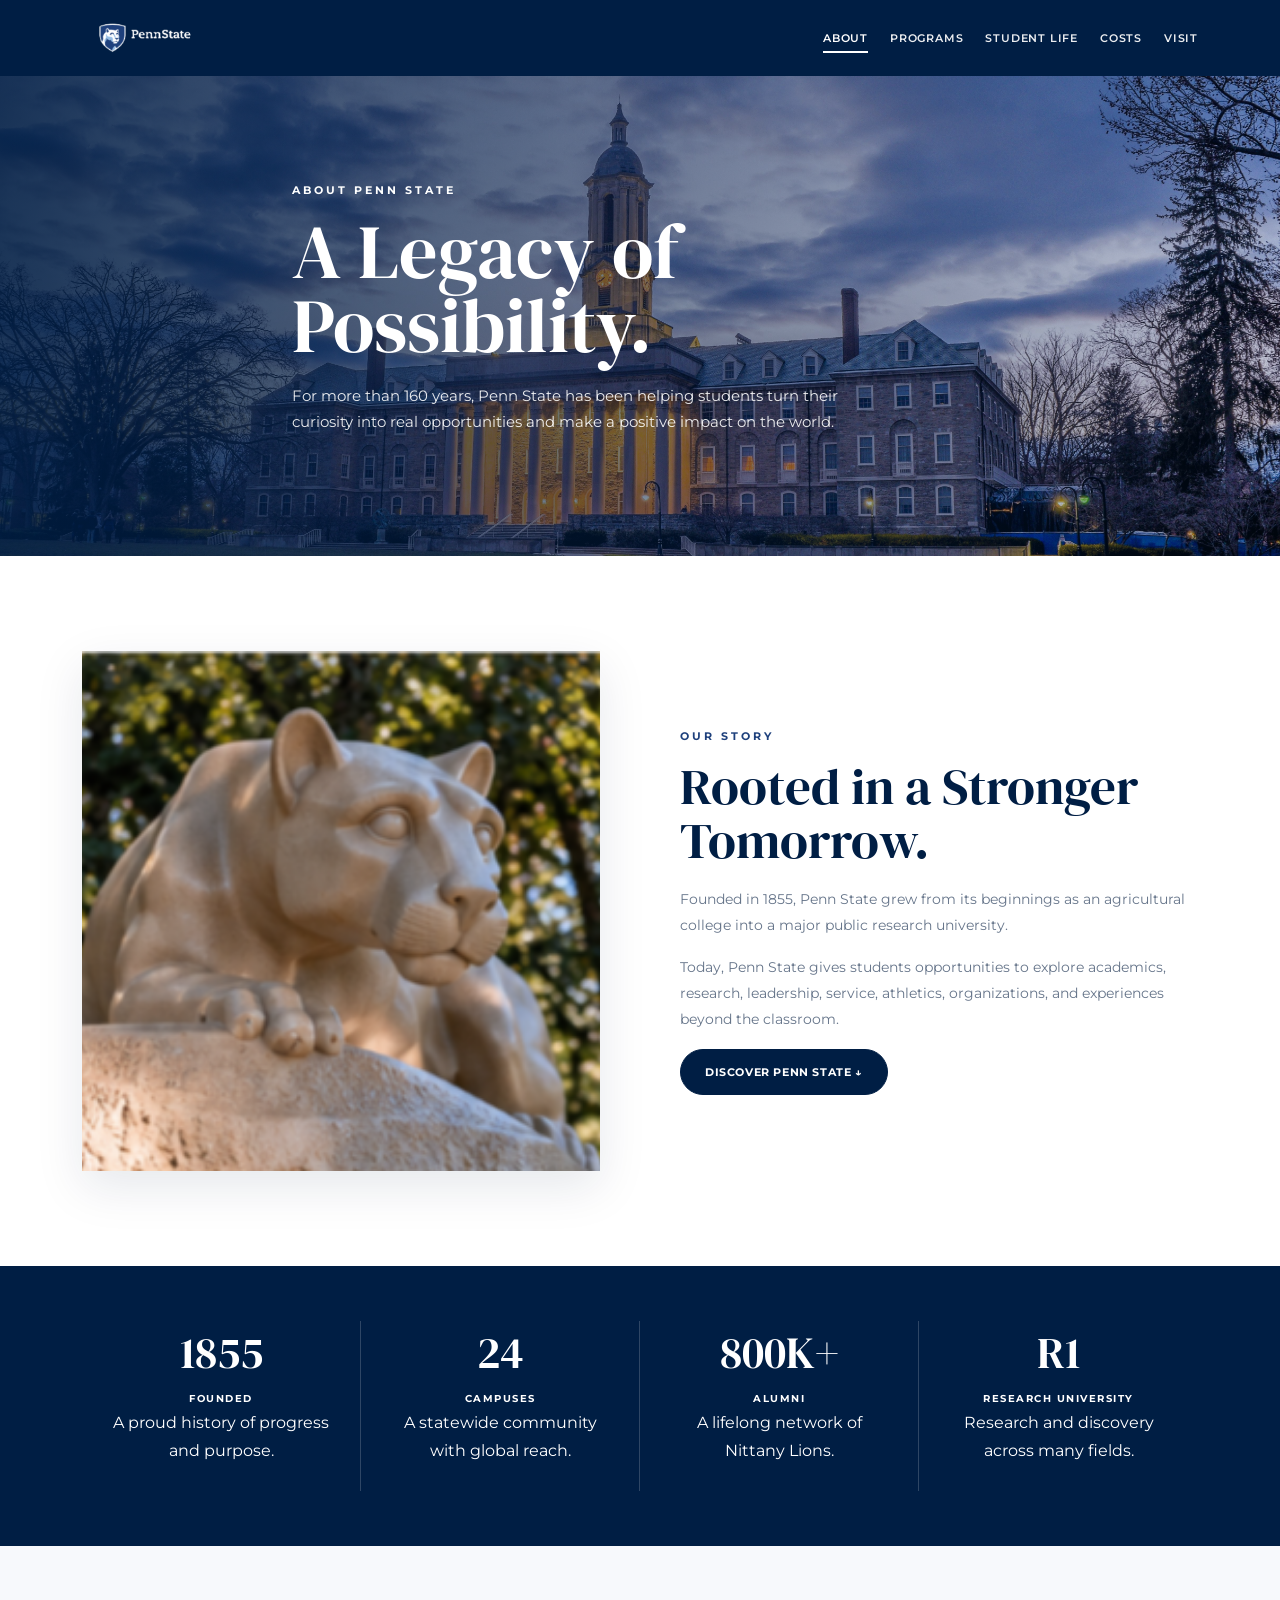
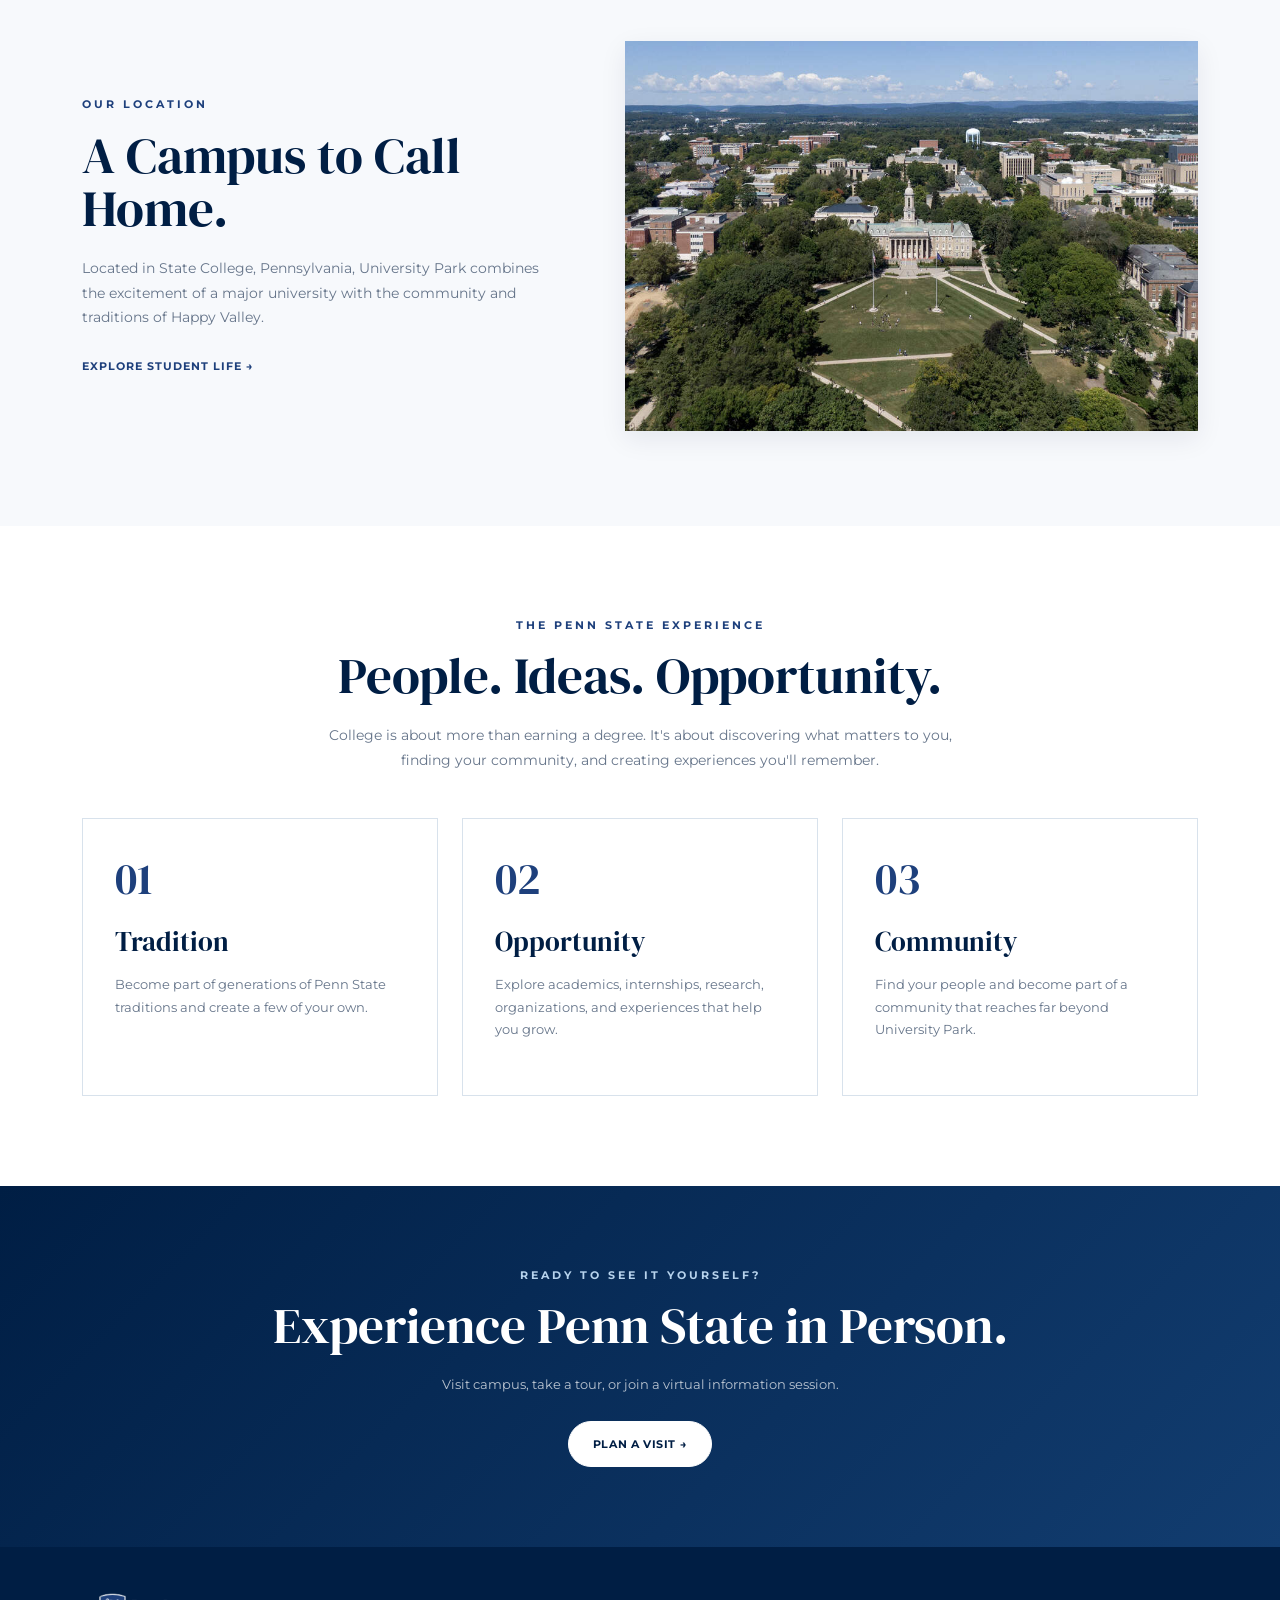
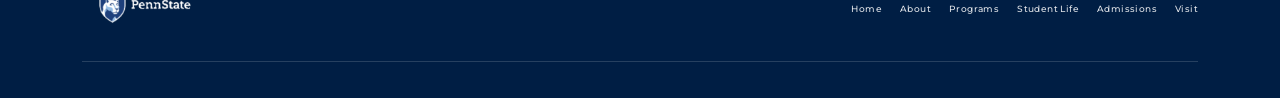
==== commit 690d411d: "Enhance website design and content - Added Google Fonts for improved typography across pages. - Upda" ====
--- a/about.html
+++ b/about.html
@@ -12,6 +12,18 @@
     >
 
     <title>About | Penn State Recruitment</title>
+
+
+    <!-- GOOGLE FONTS -->
+
+    <link rel="preconnect" href="https://fonts.googleapis.com">
+
+    <link rel="preconnect" href="https://fonts.gstatic.com" crossorigin>
+
+    <link
+        href="https://fonts.googleapis.com/css2?family=DM+Serif+Display&family=Montserrat:wght@400;500;600;700&display=swap"
+        rel="stylesheet"
+    >
 
 
     <!-- BOOTSTRAP -->
@@ -183,10 +195,10 @@
 
                 <p>
 
-                    For more than 160 years, Penn State has
-                    been helping students turn their curiosity
-                    into real opportunities and make a positive
-                    impact on the world.
+                    For more than 160 years, Penn State has been
+                    helping students turn their curiosity into
+                    real opportunities and make a positive impact
+                    on the world.
 
                 </p>
 
@@ -410,7 +422,7 @@
                         </p>
 
 
-                        <h2>
+                        <h2 class="section-title">
                             A Campus to Call Home.
                         </h2>
 
@@ -441,13 +453,13 @@
 
 
 
-                    <!-- OLD MAIN IMAGE -->
+                    <!-- CAMPUS IMAGE -->
 
                     <div class="location-image">
 
                         <img
-                            src="image1.jpg"
-                            alt="Penn State Old Main"
+                            src="campus-aerial.png"
+                            alt="Penn State University Park campus"
                         >
 
                     </div>
@@ -682,13 +694,7 @@
 
             <div class="footer-bottom">
 
-                <span>
-                    Student Recruitment Concept • WDPP Year 3
-                </span>
-
-                <span>
-                    Designed by Evie
-                </span>
+               
 
             </div>
 
--- a/style.css
+++ b/style.css
@@ -1,11 +1,6 @@
 /* ==========================================
    PENN STATE RECRUITMENT WEBSITE
    Designed by Evie
-========================================== */
-
-
-/* ==========================================
-   COLORS + VARIABLES
 ========================================== */
 
 :root {
@@ -74,7 +69,7 @@
 
 
 /* ==========================================
-   SHARED TYPOGRAPHY
+   TYPOGRAPHY
 ========================================== */
 
 .display,
@@ -184,9 +179,7 @@
     letter-spacing: 0.8px;
     margin-left: 22px;
     padding: 12px 0 !important;
-    transition:
-        color 0.2s ease,
-        opacity 0.2s ease;
+    transition: 0.2s ease;
 }
 
 .penn-navbar .nav-link:hover {
@@ -230,11 +223,7 @@
     font-weight: 700;
     letter-spacing: 0.6px;
     padding: 14px 24px;
-    transition:
-        transform 0.25s ease,
-        box-shadow 0.25s ease,
-        background-color 0.25s ease,
-        color 0.25s ease;
+    transition: 0.25s ease;
 }
 
 .btn:hover,
@@ -323,13 +312,12 @@
     position: absolute;
     inset: 0;
     z-index: 1;
-    background:
-        linear-gradient(
-            90deg,
-            rgba(0, 20, 48, 0.82) 0%,
-            rgba(0, 20, 48, 0.52) 44%,
-            rgba(0, 20, 48, 0.10) 82%
-        );
+    background: linear-gradient(
+        90deg,
+        rgba(0, 20, 48, 0.84) 0%,
+        rgba(0, 20, 48, 0.54) 45%,
+        rgba(0, 20, 48, 0.12) 82%
+    );
 }
 
 .hero-content {
@@ -369,11 +357,6 @@
     background: rgba(0, 30, 68, 0.55);
     cursor: pointer;
     font-size: 11px;
-    transition: 0.2s ease;
-}
-
-.video-button:hover {
-    background: rgba(0, 30, 68, 0.85);
 }
 
 
@@ -383,12 +366,7 @@
 
 .why-section {
     padding: 80px 0 75px;
-    background:
-        linear-gradient(
-            180deg,
-            #ffffff,
-            #f4f8fc
-        );
+    background: linear-gradient(180deg, #ffffff, #f4f8fc);
 }
 
 .section-intro {
@@ -472,7 +450,6 @@
 .future-content p:not(.eyebrow) {
     color: var(--muted);
     max-width: 500px;
-    line-height: 1.7;
     font-size: 14px;
     margin-bottom: 25px;
 }
@@ -483,11 +460,11 @@
 ========================================== */
 
 .visit-section {
-    min-height: 330px;
+    min-height: 350px;
     position: relative;
     background:
-        url("image1.jpg")
-        center 55% / cover no-repeat;
+        url("campus-aerial.png")
+        center 48% / cover no-repeat;
     display: flex;
     align-items: center;
     justify-content: center;
@@ -498,11 +475,7 @@
 .visit-overlay {
     position: absolute;
     inset: 0;
-    background:
-        linear-gradient(
-            rgba(0, 30, 68, 0.78),
-            rgba(0, 30, 68, 0.82)
-        );
+    background: rgba(0, 30, 68, 0.76);
 }
 
 .visit-content {
@@ -516,7 +489,7 @@
 
 .visit-section h2 {
     font-family: "DM Serif Display", serif;
-    font-size: clamp(34px, 4vw, 48px);
+    font-size: clamp(34px, 4vw, 50px);
 }
 
 .visit-section p:not(.eyebrow) {
@@ -543,13 +516,12 @@
     content: "";
     position: absolute;
     inset: 0;
-    background:
-        linear-gradient(
-            90deg,
-            rgba(0, 30, 68, 0.88),
-            rgba(0, 30, 68, 0.52),
-            rgba(0, 30, 68, 0.20)
-        );
+    background: linear-gradient(
+        90deg,
+        rgba(0, 30, 68, 0.88),
+        rgba(0, 30, 68, 0.52),
+        rgba(0, 30, 68, 0.20)
+    );
 }
 
 .page-hero-content {
@@ -575,18 +547,13 @@
 
 
 /* ==========================================
-   ABOUT PAGE HERO
+   ABOUT PAGE
 ========================================== */
 
 .about-hero {
     background-image: url("image1.jpg");
     background-position: center 48%;
 }
-
-
-/* ==========================================
-   ABOUT - OUR STORY
-========================================== */
 
 .about-story-section {
     padding: 95px 0;
@@ -600,15 +567,10 @@
     align-items: center;
 }
 
-.about-image {
-    position: relative;
-}
-
 .about-lion {
     width: 100%;
     height: 520px;
     object-fit: cover;
-    border-radius: 2px;
     box-shadow: var(--shadow);
 }
 
@@ -618,9 +580,33 @@
     line-height: 1.85;
 }
 
-
-/* ==========================================
-   SHARED FACTS SECTION
+.about-location {
+    padding: 95px 0;
+    background: var(--off-white);
+}
+
+.location-grid {
+    display: grid;
+    grid-template-columns: 0.9fr 1.1fr;
+    gap: 75px;
+    align-items: center;
+}
+
+.location-copy p:not(.eyebrow) {
+    color: var(--muted);
+    font-size: 14px;
+}
+
+.location-image img {
+    width: 100%;
+    height: 390px;
+    object-fit: cover;
+    box-shadow: var(--soft-shadow);
+}
+
+
+/* ==========================================
+   FACTS
 ========================================== */
 
 .facts-section {
@@ -660,36 +646,7 @@
 
 
 /* ==========================================
-   ABOUT - LOCATION
-========================================== */
-
-.about-location {
-    padding: 95px 0;
-    background: var(--off-white);
-}
-
-.location-grid {
-    display: grid;
-    grid-template-columns: 0.9fr 1.1fr;
-    gap: 75px;
-    align-items: center;
-}
-
-.location-copy p:not(.eyebrow) {
-    color: var(--muted);
-    font-size: 14px;
-}
-
-.location-image img {
-    width: 100%;
-    height: 390px;
-    object-fit: cover;
-    box-shadow: var(--soft-shadow);
-}
-
-
-/* ==========================================
-   SHARED THREE CARDS
+   SHARED CARDS
 ========================================== */
 
 .experience-section {
@@ -708,10 +665,7 @@
     border: 1px solid var(--border);
     padding: 38px 32px;
     min-height: 250px;
-    transition:
-        transform 0.3s ease,
-        box-shadow 0.3s ease,
-        border-color 0.3s ease;
+    transition: 0.3s ease;
 }
 
 .simple-card:hover {
@@ -843,9 +797,7 @@
     border: 1px solid var(--border);
     overflow: hidden;
     min-width: 0;
-    transition:
-        transform 0.3s ease,
-        box-shadow 0.3s ease;
+    transition: 0.3s ease;
 }
 
 .program-card:hover {
@@ -860,19 +812,13 @@
     display: flex;
     align-items: flex-end;
     justify-content: space-between;
-    background:
-        linear-gradient(
-            135deg,
-            var(--navy),
-            var(--penn-blue)
-        );
+    background: linear-gradient(135deg, var(--navy), var(--penn-blue));
 }
 
 .program-card-top span {
     font-family: "DM Serif Display", serif;
     font-size: 58px;
     line-height: 0.85;
-    opacity: 0.95;
 }
 
 .program-card-top small {
@@ -882,39 +828,19 @@
 }
 
 .communications-card {
-    background:
-        linear-gradient(
-            135deg,
-            #001e44,
-            #326ba8
-        );
+    background: linear-gradient(135deg, #001e44, #326ba8);
 }
 
 .business-card {
-    background:
-        linear-gradient(
-            135deg,
-            #102f55,
-            #4c739c
-        );
+    background: linear-gradient(135deg, #102f55, #4c739c);
 }
 
 .stem-card {
-    background:
-        linear-gradient(
-            135deg,
-            #001e44,
-            #3d82a8
-        );
+    background: linear-gradient(135deg, #001e44, #3d82a8);
 }
 
 .arts-card {
-    background:
-        linear-gradient(
-            135deg,
-            #172d50,
-            #6d759b
-        );
+    background: linear-gradient(135deg, #172d50, #6d759b);
 }
 
 .program-content {
@@ -953,10 +879,6 @@
     letter-spacing: 0.7px;
     font-weight: 700;
     cursor: pointer;
-}
-
-.program-more:hover {
-    color: var(--navy);
 }
 
 
@@ -976,9 +898,7 @@
     padding: 25px;
     opacity: 0;
     visibility: hidden;
-    transition:
-        opacity 0.25s ease,
-        visibility 0.25s ease;
+    transition: 0.25s ease;
 }
 
 .program-popup.show {
@@ -992,12 +912,6 @@
     background: white;
     padding: 48px;
     box-shadow: 0 25px 70px rgba(0, 0, 0, 0.25);
-    transform: translateY(20px);
-    transition: transform 0.3s ease;
-}
-
-.program-popup.show .program-popup-box {
-    transform: translateY(0);
 }
 
 .program-popup-box h2 {
@@ -1089,19 +1003,12 @@
     font-size: 9px;
     font-weight: 700;
     letter-spacing: 1.5px;
-    margin-bottom: 5px;
 }
 
 .major-result strong {
     font-family: "DM Serif Display", serif;
     font-size: 26px;
     font-weight: 400;
-}
-
-.major-result p {
-    margin: 4px 0 0;
-    font-size: 11px;
-    color: var(--muted);
 }
 
 
@@ -1149,18 +1056,20 @@
 ========================================== */
 
 .life-hero {
-    min-height: 500px;
+    min-height: 540px;
     position: relative;
     display: flex;
     align-items: center;
+
     background:
         linear-gradient(
             90deg,
-            rgba(0, 30, 68, 0.92),
-            rgba(0, 30, 68, 0.58)
+            rgba(0, 30, 68, 0.88) 0%,
+            rgba(0, 30, 68, 0.55) 48%,
+            rgba(0, 30, 68, 0.15) 100%
         ),
-        url("image1.jpg")
-        center 48% / cover no-repeat;
+        url("beaver-stadium.jpg") center 52% / cover no-repeat;
+
     color: white;
 }
 
@@ -1181,7 +1090,7 @@
 .life-hero p:not(.eyebrow) {
     max-width: 580px;
     font-size: 14px;
-    color: rgba(255, 255, 255, 0.85);
+    color: rgba(255, 255, 255, 0.88);
     margin: 22px 0 28px;
 }
 
@@ -1204,9 +1113,7 @@
     background: white;
     border: 1px solid var(--border);
     overflow: hidden;
-    transition:
-        transform 0.3s ease,
-        box-shadow 0.3s ease;
+    transition: 0.3s ease;
 }
 
 .life-card:hover {
@@ -1224,36 +1131,20 @@
 }
 
 .athletics-life {
-    background:
-        linear-gradient(
-            145deg,
-            #001e44,
-            #1e407c
-        );
+    background: linear-gradient(145deg, #001e44, #1e407c);
 }
 
 .clubs-life {
-    background:
-        linear-gradient(
-            145deg,
-            #1e407c,
-            #4d7dab
-        );
+    background: linear-gradient(145deg, #1e407c, #4d7dab);
 }
 
 .housing-life {
-    background:
-        linear-gradient(
-            145deg,
-            #0a315f,
-            #7295b8
-        );
+    background: linear-gradient(145deg, #0a315f, #7295b8);
 }
 
 .life-number {
     font-family: "DM Serif Display", serif;
     font-size: 62px;
-    line-height: 1;
 }
 
 .life-category {
@@ -1270,7 +1161,6 @@
     font-family: "DM Serif Display", serif;
     color: var(--navy);
     font-size: 29px;
-    line-height: 1.1;
 }
 
 .life-card-content p {
@@ -1298,11 +1188,17 @@
     background: var(--navy);
 }
 
+.tradition-image {
+    min-height: 540px;
+    overflow: hidden;
+}
+
 .tradition-image img {
     width: 100%;
     height: 100%;
     min-height: 540px;
     object-fit: cover;
+    object-position: center;
 }
 
 .tradition-copy {
@@ -1466,41 +1362,63 @@
 ========================================== */
 
 .admissions-hero {
-    min-height: 480px;
     position: relative;
+    min-height: 520px;
     display: flex;
     align-items: center;
-    background:
+    overflow: hidden;
+
+    background-image:
         linear-gradient(
             90deg,
-            rgba(0, 30, 68, 0.94),
-            rgba(0, 30, 68, 0.55)
+            rgba(0, 30, 68, 0.90) 0%,
+            rgba(0, 30, 68, 0.72) 30%,
+            rgba(0, 30, 68, 0.38) 58%,
+            rgba(0, 30, 68, 0.08) 100%
         ),
-        url("image1.jpg")
-        center / cover no-repeat;
-    color: white;
-}
-
-.admissions-hero .page-hero-content,
-.admissions-hero > .container {
+        url("university-park.jpg");
+
+    background-size: cover;
+    background-position: center 58%;
+    color: white;
+}
+
+.admissions-hero .container {
     position: relative;
     z-index: 2;
 }
 
+.admissions-hero .page-hero-content {
+    position: relative;
+    z-index: 2;
+    max-width: 660px;
+}
+
 .admissions-hero .eyebrow {
     color: white;
+    margin-bottom: 18px;
 }
 
 .admissions-hero h1,
 .admissions-hero .display {
     color: white;
+    font-family: "DM Serif Display", serif;
+    font-size: clamp(48px, 5vw, 68px);
+    line-height: 0.98;
+    margin-bottom: 20px;
 }
 
 .admissions-hero p:not(.eyebrow) {
-    color: rgba(255, 255, 255, 0.82);
-    max-width: 600px;
-}
-
+    max-width: 590px;
+    color: rgba(255, 255, 255, 0.88);
+    font-size: 14px;
+    line-height: 1.75;
+    margin-bottom: 28px;
+}
+
+.admissions-hero .btn {
+    margin-top: 0;
+}
 
 /* ==========================================
    ADMISSIONS / COST
@@ -1537,10 +1455,22 @@
     margin-bottom: 20px;
 }
 
-.cost-card h3 {
+.cost-card > span {
+    display: block;
+    color: var(--penn-blue);
+    font-size: 9px;
+    font-weight: 700;
+    letter-spacing: 1.5px;
+    margin-bottom: 12px;
+}
+
+.cost-card > strong {
+    display: block;
     font-family: "DM Serif Display", serif;
     color: var(--navy);
-    font-size: 27px;
+    font-size: 30px;
+    font-weight: 400;
+    margin-bottom: 14px;
 }
 
 .cost-card p {
@@ -1558,7 +1488,7 @@
 
 
 /* ==========================================
-   SHARED SPLIT / FINANCIAL AID
+   FINANCIAL AID
 ========================================== */
 
 .split,
@@ -1571,8 +1501,6 @@
 .split-image,
 .admissions-aid-image {
     min-height: 500px;
-    background-position: center;
-    background-size: cover;
 }
 
 .admissions-aid-image img {
@@ -1580,6 +1508,7 @@
     height: 100%;
     min-height: 500px;
     object-fit: cover;
+    object-position: center;
 }
 
 .split-copy,
@@ -1604,7 +1533,6 @@
 .steps {
     display: grid;
     grid-template-columns: repeat(4, 1fr);
-    gap: 0;
     margin-top: 45px;
     border-top: 1px solid var(--border);
     border-bottom: 1px solid var(--border);
@@ -1638,7 +1566,7 @@
 
 
 /* ==========================================
-   ADMISSIONS FAQ
+   FAQ
 ========================================== */
 
 .faq-section {
@@ -1673,7 +1601,6 @@
 
 .faq-symbol {
     font-size: 22px;
-    font-weight: 400;
     color: var(--penn-blue);
 }
 
@@ -1691,47 +1618,60 @@
 
 /* ==========================================
    VISIT HERO
+   FULL WIDTH - NO SPLIT
 ========================================== */
 
 .visit-hero {
-    min-height: 520px;
+    min-height: 570px;
     position: relative;
     display: flex;
     align-items: center;
+
     background:
-        url("image1.jpg")
-        center 50% / cover no-repeat;
-    color: white;
+        url("visit-campus.jpg")
+        center 48% / cover no-repeat;
+
+    color: white;
+    overflow: hidden;
 }
 
 .visit-hero-overlay {
     position: absolute;
     inset: 0;
+
     background:
         linear-gradient(
             90deg,
-            rgba(0, 30, 68, 0.92),
-            rgba(0, 30, 68, 0.55),
-            rgba(0, 30, 68, 0.20)
+            rgba(0, 24, 56, 0.90) 0%,
+            rgba(0, 30, 68, 0.72) 38%,
+            rgba(0, 30, 68, 0.34) 68%,
+            rgba(0, 30, 68, 0.10) 100%
         );
 }
 
 .visit-hero-content {
     position: relative;
     z-index: 2;
+    width: 100%;
+}
+
+.visit-hero-content > * {
+    max-width: 650px;
 }
 
 .visit-hero .eyebrow {
-    color: white;
+    color: #d6e8f7;
 }
 
 .visit-hero h1 {
     color: white;
+    max-width: 720px;
+    margin-bottom: 22px;
 }
 
 .visit-hero p:not(.eyebrow) {
     max-width: 570px;
-    color: rgba(255, 255, 255, 0.85);
+    color: rgba(255, 255, 255, 0.9);
     font-size: 14px;
     margin: 22px 0 28px;
 }
@@ -1778,16 +1718,6 @@
     font-size: 12px;
 }
 
-.visit-result strong,
-.visit-result span {
-    display: block;
-}
-
-.visit-result span {
-    color: var(--muted);
-    margin-top: 4px;
-}
-
 
 /* ==========================================
    VISIT CAMPUS FEATURE
@@ -1798,6 +1728,11 @@
     grid-template-columns: 1.1fr 0.9fr;
     min-height: 520px;
     background: var(--navy);
+}
+
+.visit-campus-image {
+    min-height: 520px;
+    overflow: hidden;
 }
 
 .visit-campus-image img {
@@ -1922,7 +1857,6 @@
     padding: 13px 14px;
     outline: none;
     font-size: 12px;
-    transition: 0.2s ease;
 }
 
 .interest-form input:focus,
@@ -1941,23 +1875,10 @@
     font-size: 11px;
 }
 
-.form-result strong,
-.form-result span {
-    display: block;
-}
-
-.form-result strong {
-    font-size: 14px;
-    margin-bottom: 4px;
-}
-
-.form-result span {
-    color: var(--muted);
-}
-
 
 /* ==========================================
    FINAL VISIT CTA
+   CLEAN GRADIENT - NO REPEATED IMAGE
 ========================================== */
 
 .final-cta {
@@ -1967,15 +1888,24 @@
     align-items: center;
     text-align: center;
     color: white;
+
     background:
-        url("image1.jpg")
-        center 55% / cover no-repeat;
+        radial-gradient(
+            circle at 20% 30%,
+            rgba(70, 130, 185, 0.35),
+            transparent 30%
+        ),
+        linear-gradient(
+            135deg,
+            #001e44,
+            #123d70
+        );
 }
 
 .final-cta-overlay {
     position: absolute;
     inset: 0;
-    background: rgba(0, 30, 68, 0.84);
+    background: rgba(0, 30, 68, 0.10);
 }
 
 .final-cta-content {
@@ -1984,7 +1914,7 @@
 }
 
 .final-cta .eyebrow {
-    color: white;
+    color: #c2dcf1;
 }
 
 .final-cta h2 {
@@ -2007,16 +1937,11 @@
 
 
 /* ==========================================
-   SHARED CTA BAND
+   SHARED CTA
 ========================================== */
 
 .cta-band {
-    background:
-        linear-gradient(
-            135deg,
-            var(--navy),
-            #123d70
-        );
+    background: linear-gradient(135deg, var(--navy), #123d70);
     color: white;
     text-align: center;
     padding: 80px 20px;
@@ -2082,7 +2007,6 @@
     font-weight: 500;
     letter-spacing: 0.4px;
     opacity: 0.88;
-    transition: opacity 0.2s ease;
 }
 
 .footer-links a:hover {
@@ -2125,10 +2049,6 @@
 
 @media (max-width: 991px) {
 
-    .penn-navbar {
-        padding: 10px 0;
-    }
-
     .penn-navbar .nav-link {
         margin-left: 0;
         padding: 13px 0 !important;
@@ -2140,10 +2060,6 @@
 
     .navbar-collapse {
         padding: 15px 0 8px;
-    }
-
-    .hero {
-        min-height: 560px;
     }
 
     .about-grid,
@@ -2177,10 +2093,6 @@
         margin: auto;
     }
 
-    .life-card-content p {
-        min-height: auto;
-    }
-
     .tradition-feature,
     .visit-campus-feature,
     .split,
@@ -2190,8 +2102,7 @@
 
     .tradition-image img,
     .visit-campus-image img,
-    .admissions-aid-image img,
-    .split-image {
+    .admissions-aid-image img {
         min-height: 400px;
     }
 
@@ -2204,32 +2115,16 @@
         grid-template-columns: repeat(2, 1fr);
     }
 
-    .step:nth-child(2) {
-        border-right: none;
-    }
-
-    .step:nth-child(-n + 2) {
-        border-bottom: 1px solid var(--border);
-    }
-
     .facts-grid {
         grid-template-columns: repeat(2, 1fr);
         gap: 25px 0;
     }
 
-    .fact:nth-child(2) {
-        border-right: none;
-    }
-
     .life-strip-grid {
         grid-template-columns: repeat(2, 1fr);
         gap: 25px 0;
     }
 
-    .life-strip-grid > div:nth-child(2) {
-        border-right: none;
-    }
-
     .future-image {
         min-height: 350px;
     }
@@ -2241,18 +2136,12 @@
 
     .footer-main {
         flex-direction: column;
-        justify-content: center;
         text-align: center;
     }
 
     .footer-links {
         justify-content: center;
     }
-
-    .footer-penn-logo {
-        object-position: center;
-    }
-
 }
 
 
@@ -2296,19 +2185,6 @@
         font-size: 48px;
     }
 
-    .hero-description {
-        font-size: 14px;
-    }
-
-    .video-button {
-        right: 18px;
-        bottom: 18px;
-    }
-
-    .why-section {
-        padding: 60px 15px;
-    }
-
     .stat-column:not(:last-child) {
         border-right: none;
         border-bottom: 1px solid #ccd8e5;
@@ -2325,24 +2201,25 @@
     .future-content {
         text-align: center;
         padding: 50px 25px;
-    }
-
-    .visit-section {
-        min-height: 340px;
-        padding: 45px 15px;
     }
 
     .page-hero,
     .admissions-hero,
     .life-hero,
     .visit-hero {
-        min-height: 500px;
-    }
-
-    .about-story-section,
-    .about-location,
-    .happy-valley-section {
-        padding: 65px 0;
+        min-height: 520px;
+    }
+
+    .life-hero {
+        background-position: center;
+    }
+
+    .visit-hero {
+        background-position: 58% center;
+    }
+
+    .visit-hero-overlay {
+        background: rgba(0, 30, 68, 0.65);
     }
 
     .about-lion,
@@ -2366,16 +2243,15 @@
     }
 
     .fact:not(:last-child),
-    .life-stat:not(:last-child),
+    .life-stat:not(:last-child) {
+        border-right: none;
+        border-bottom: 1px solid rgba(255, 255, 255, 0.18);
+    }
+
     .program-stat:not(:last-child),
     .visit-detail:not(:last-child) {
         border-right: none;
-        border-bottom: 1px solid rgba(255, 255, 255, 0.18);
-    }
-
-    .program-stat:not(:last-child),
-    .visit-detail:not(:last-child) {
-        border-bottom-color: #c5d7e5;
+        border-bottom: 1px solid #c5d7e5;
     }
 
     .program-grid {
@@ -2395,16 +2271,6 @@
         min-height: 300px;
     }
 
-    .filter-buttons {
-        gap: 8px;
-        margin-bottom: 35px;
-    }
-
-    .filter-btn {
-        padding: 10px 14px;
-        font-size: 9px;
-    }
-
     .major-quiz {
         grid-template-columns: 1fr;
     }
@@ -2413,18 +2279,15 @@
         grid-column: auto;
     }
 
-    .program-popup-box {
-        padding: 40px 25px 30px;
-    }
-
-    .program-popup-box h2 {
-        font-size: 32px;
+    .tradition-image,
+    .visit-campus-image,
+    .admissions-aid-image {
+        min-height: 320px;
     }
 
     .tradition-image img,
     .visit-campus-image img,
-    .admissions-aid-image img,
-    .split-image {
+    .admissions-aid-image img {
         min-height: 320px;
     }
 
@@ -2476,10 +2339,6 @@
         width: min(280px, 100%);
     }
 
-    .cta-band {
-        padding: 65px 20px;
-    }
-
     .footer-main {
         gap: 20px;
     }
@@ -2493,7 +2352,6 @@
         text-align: center;
         gap: 10px;
     }
-
 }
 
 
@@ -2546,16 +2404,11 @@
     .life-number {
         font-size: 52px;
     }
-
-    .footer-links {
-        max-width: 300px;
-    }
-
-}
-
-
-/* ==========================================
-   REDUCED MOTION ACCESSIBILITY
+}
+
+
+/* ==========================================
+   REDUCED MOTION
 ========================================== */
 
 @media (prefers-reduced-motion: reduce) {
@@ -2576,5 +2429,4 @@
         opacity: 1;
         transform: none;
     }
-
 }
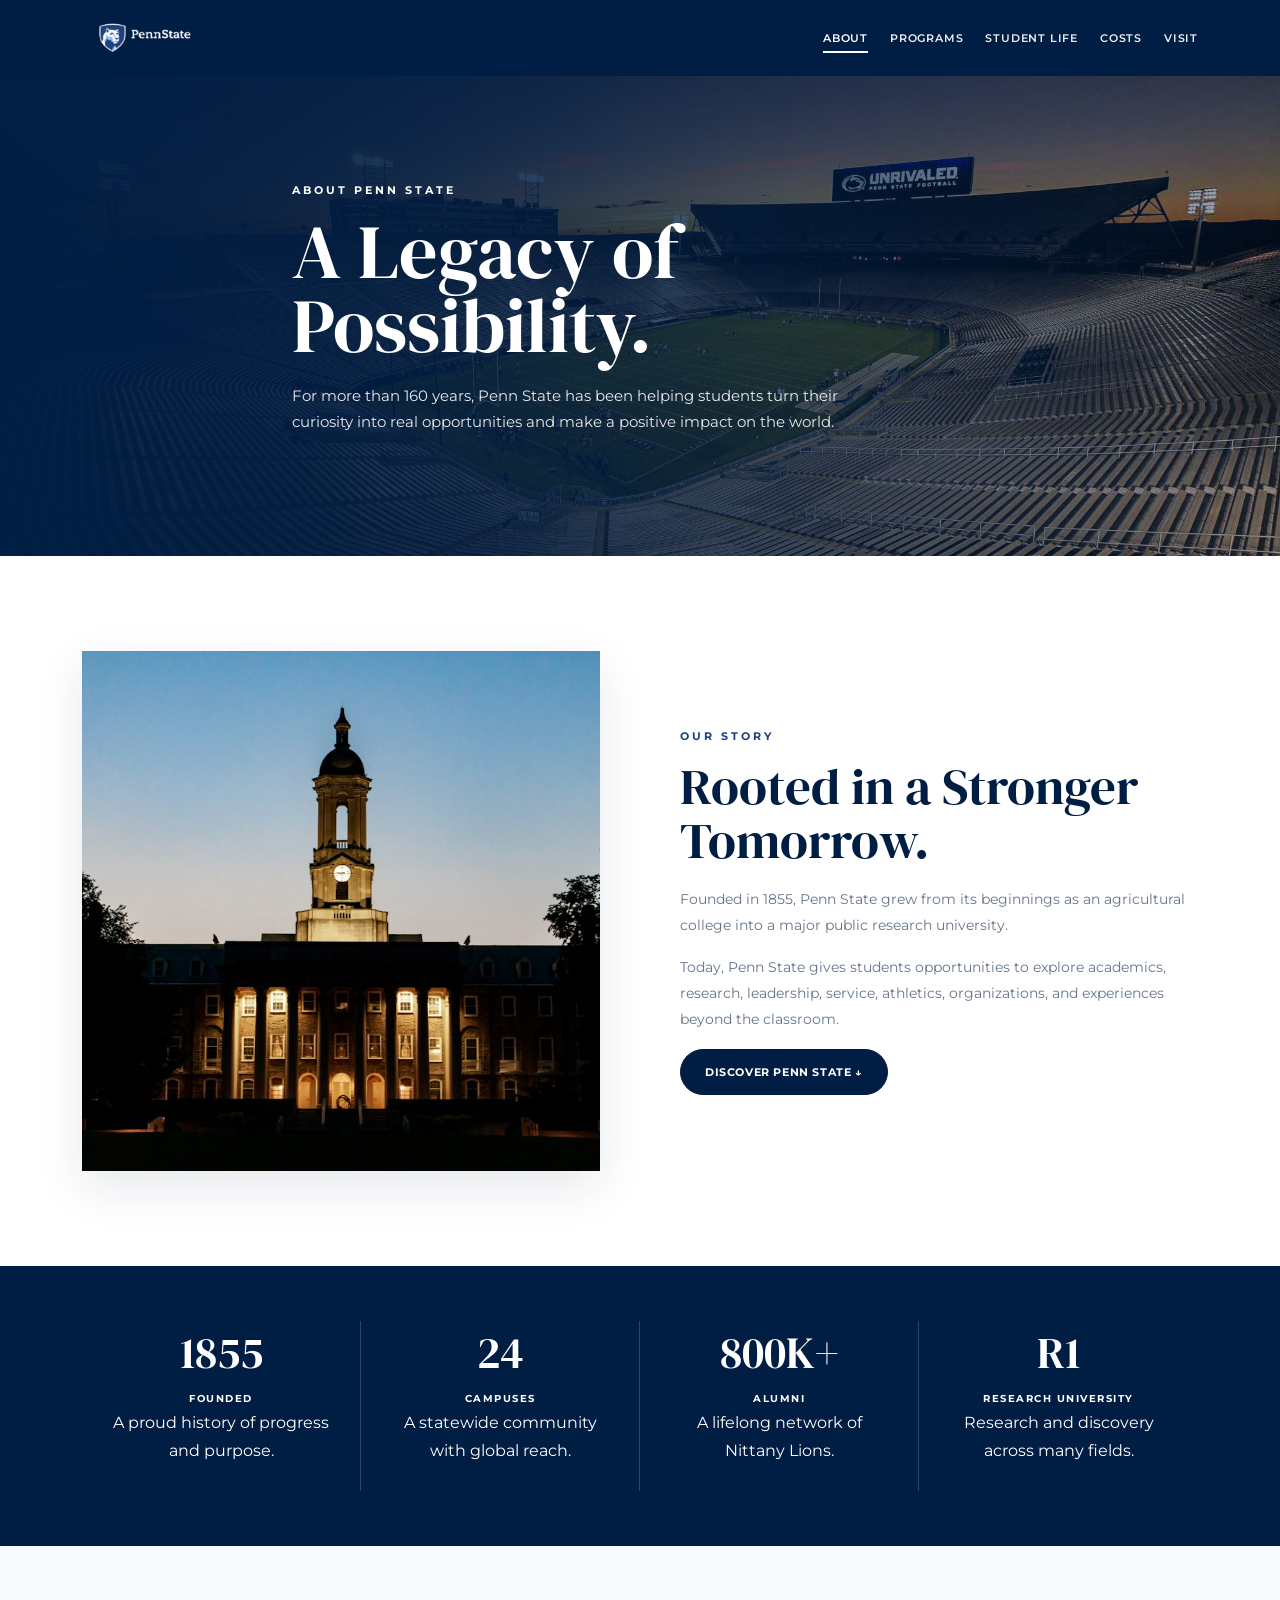
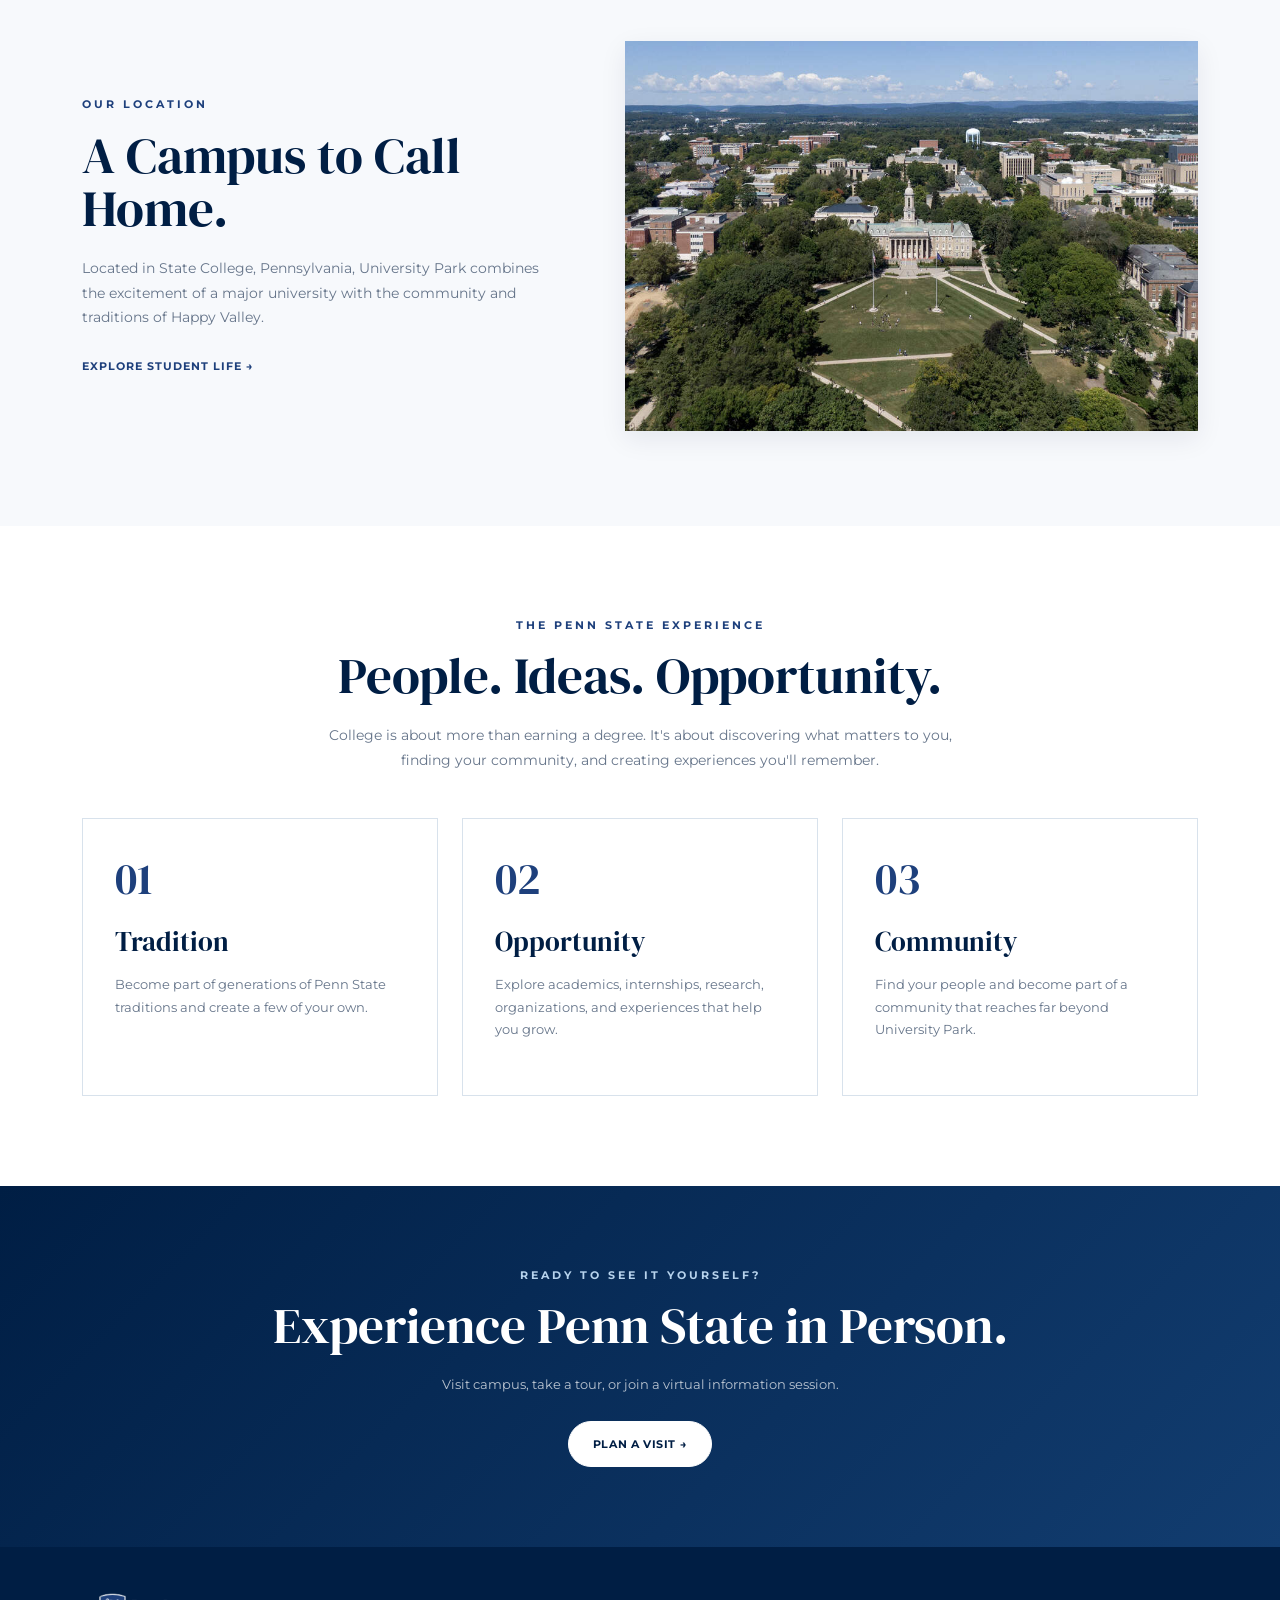
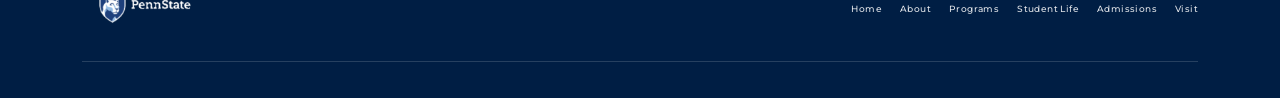
==== commit 50624103: "Refactor code structure for improved readability and maintainability" ====
--- a/about.html
+++ b/about.html
@@ -220,14 +220,10 @@
 
                 <div class="about-grid">
 
-
-                    <!-- LION SHRINE IMAGE -->
-
                     <div class="about-image">
 
                         <img
-                            src="lion-shrine.png"
-                            alt="Penn State Nittany Lion Shrine"
+                            src="nightbuilding.jpg"
                             class="about-lion"
                         >
 
--- a/style.css
+++ b/style.css
@@ -550,9 +550,20 @@
    ABOUT PAGE
 ========================================== */
 
+
 .about-hero {
-    background-image: url("image1.jpg");
-    background-position: center 48%;
+    background-image:
+        linear-gradient(
+            90deg,
+            rgba(0, 30, 68, 0.88) 0%,
+            rgba(0, 30, 68, 0.58) 45%,
+            rgba(0, 30, 68, 0.18) 100%
+        ),
+        url("stadium.jpg");
+
+    background-size: cover;
+    background-position: center;
+    background-repeat: no-repeat;
 }
 
 .about-story-section {
